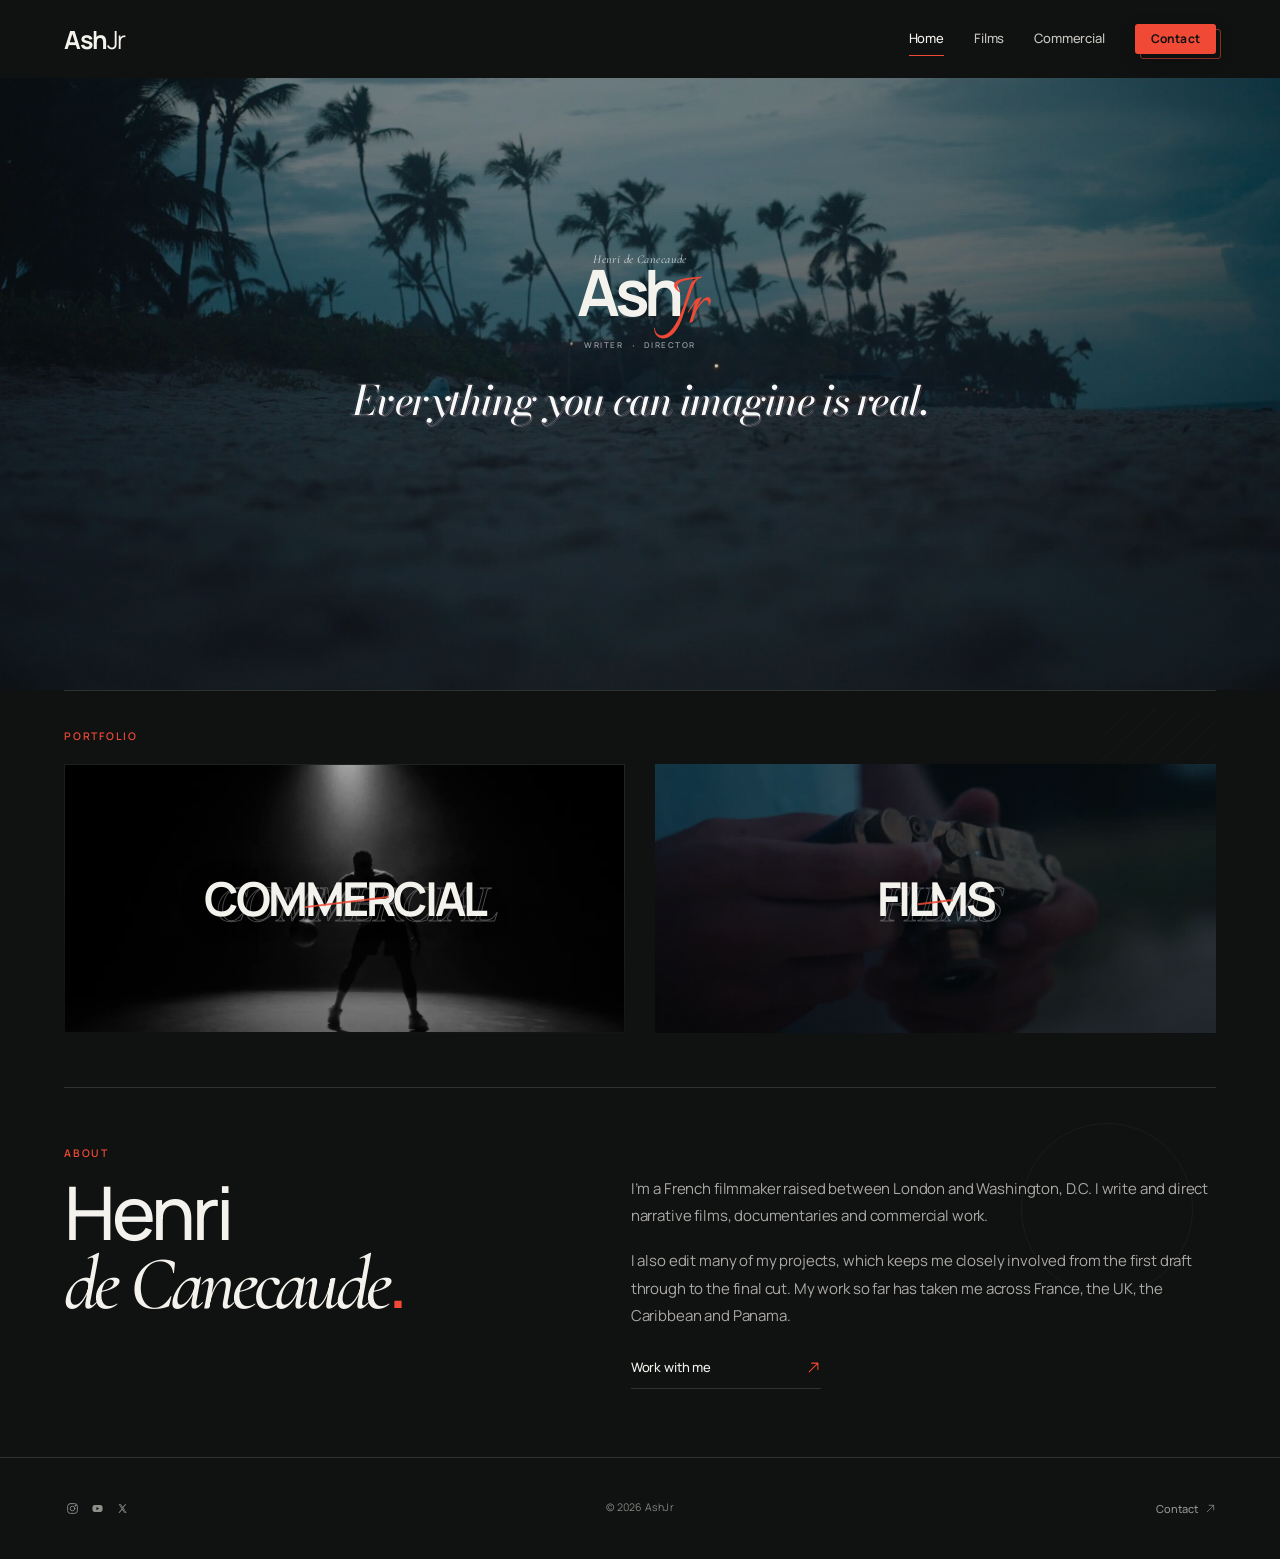
==== index.html @ 57969434 "Refresh fixed commercial cover cache" ====
<!doctype html><html lang="en"><head><meta charset="utf-8"><meta name="viewport" content="width=device-width,initial-scale=1"><title>Director — AshJr</title><meta name="description" content="AshJr: director working across narrative film, documentary and commercial projects."><meta name="theme-color" content="#101111"><link rel="icon" href="ashjr-icon.ico?v=3" sizes="any"><link rel="icon" href="ashjr-icon.svg?v=3" type="image/svg+xml"><link rel="preconnect" href="https://fonts.googleapis.com"><link rel="preconnect" href="https://fonts.gstatic.com" crossorigin><link href="https://fonts.googleapis.com/css2?family=Bebas+Neue&family=Bodoni+Moda:ital,wght@0,500;1,500&family=Cormorant+Garamond:ital,wght@0,500;1,500&family=Italianno&family=Manrope:wght@400;500;600;700&display=swap" rel="stylesheet"><link rel="stylesheet" href="style.css?v=26"><script src="site.js?v=6" defer></script></head><body id="top" class="home-page"><a class="skip" href="#main">Skip to content</a><header><a class="brand" aria-label="AshJr home" href="index.html">Ash<span>Jr</span></a><nav aria-label="Main navigation"><a href="index.html" aria-current="page">Home</a><a href="films.html">Films</a><a href="commercial.html">Commercial</a><a class="nav-contact" href="contact.html">Contact</a></nav></header><main id="main"><section class="hero home-hero" aria-labelledby="hero-title"><img class="hero-image" src="assets/coast-wide.webp" alt="Palm trees along a beach at dusk" fetchpriority="high"><div class="hero-shade"></div><div class="hero-grain" aria-hidden="true"></div><div class="home-hero-copy"><div class="hero-identity"><p class="hero-name">Henri de Canecaude</p><h1 id="hero-title" class="home-mark"><span class="mark-ash">Ash</span><span class="mark-jr">Jr</span></h1><p class="hero-roles"><span>Writer</span><b aria-hidden="true">·</b><span>Director</span></p></div><p class="hero-quote" aria-label="Everything you can imagine is real."><span class="quote-base">Everything you can imagine is real.</span><span class="quote-layer quote-layer-one" aria-hidden="true">Everything you can imagine is real.</span><span class="quote-layer quote-layer-two" aria-hidden="true">Everything you can imagine is real.</span></p></div></section><section class="section projects" aria-labelledby="projects-title"><div class="projects-motif" aria-hidden="true"></div><div class="section-heading"><h2 class="section-title" id="projects-title">Portfolio</h2></div><div class="categories"><a class="category category-overlay commercial-card-home" href="commercial.html"><div class="category-image commercial-cover"><img src="assets/commercial-cover.webp?v=4" alt="" loading="lazy"></div><div class="category-wash"></div><div class="category-word category-word-commercial"><span>Commercial</span><svg class="icon-arrow" viewBox="0 0 24 24" aria-hidden="true"><path d="M5 19 19 5M9 5h10v10"/></svg></div></a><a class="category category-overlay films-card-home" href="films.html"><div class="category-image" data-category-image="films"></div><div class="category-wash"></div><div class="category-word category-word-films-single"><span>Films</span><svg class="icon-arrow" viewBox="0 0 24 24" aria-hidden="true"><path d="M5 19 19 5M9 5h10v10"/></svg></div></a></div></section><section class="section home-about" id="about" aria-labelledby="about-title"><div class="about-lead"><p class="eyebrow">ABOUT</p><h2 id="about-title">Henri<br><em>de Canecaude</em><span class="red">.</span></h2></div><div class="about-copy"><p>I’m a French filmmaker raised between London and Washington, D.C. I write and direct narrative films, documentaries and commercial work.</p><p>I also edit many of my projects, which keeps me closely involved from the first draft through to the final cut. My work so far has taken me across France, the UK, the Caribbean and Panama.</p><a class="text-link dark-link" href="contact.html">Work with me <svg class="icon-arrow" viewBox="0 0 24 24" aria-hidden="true"><path d="M5 19 19 5M9 5h10v10"/></svg></a></div></section></main><footer><div class="social-links" aria-label="Social media"><a href="https://www.instagram.com/ash7jr/" target="_blank" rel="noopener noreferrer" aria-label="Instagram"><svg viewBox="0 0 24 24" aria-hidden="true"><rect x="3" y="3" width="18" height="18" rx="5"></rect><circle cx="12" cy="12" r="4.25"></circle><circle cx="17.4" cy="6.7" r="1"></circle></svg></a><a href="https://www.youtube.com/@Ash7jr" target="_blank" rel="noopener noreferrer" aria-label="YouTube"><svg viewBox="0 0 24 24" aria-hidden="true"><path d="M21 8.2a3 3 0 0 0-2.1-2.1C17 5.6 12 5.6 12 5.6s-5 0-6.9.5A3 3 0 0 0 3 8.2 31 31 0 0 0 2.5 12 31 31 0 0 0 3 15.8a3 3 0 0 0 2.1 2.1c1.9.5 6.9.5 6.9.5s5 0 6.9-.5a3 3 0 0 0 2.1-2.1 31 31 0 0 0 .5-3.8 31 31 0 0 0-.5-3.8Z"></path><path class="social-play" d="m10 9 5 3-5 3Z"></path></svg></a><a href="https://x.com/Ash7Jr?s=20" target="_blank" rel="noopener noreferrer" aria-label="X"><svg viewBox="0 0 24 24" aria-hidden="true"><path d="M5 4h3.8l3.7 5.1L16.9 4H19l-5.5 6.6L19.5 20h-3.8l-4.2-5.8L6.7 20H4.5l6-7.3L5 4Zm3 1.7h-1.1l9.7 12.6h1.1L8 5.7Z"></path></svg></a></div><div class="footer-center"><p>© 2026 AshJr</p></div><a class="footer-contact" href="contact.html">Contact <svg class="icon-arrow" viewBox="0 0 24 24" aria-hidden="true"><path d="M5 19 19 5M9 5h10v10"/></svg></a></footer></body></html>
---- style.css ----
:root{
  color-scheme:dark;
  --bg:#101111;
  --panel:#181a19;
  --text:#f4f2ed;
  --muted:#aaa9a5;
  --accent:#f04a36;
  --line:#303231;
  --frame:2048/982;
  --width:1200px;
  --sans:"Manrope",-apple-system,BlinkMacSystemFont,"Segoe UI",sans-serif;
  --serif:"Cormorant Garamond",Georgia,serif;
  --page-pad:max(5%,calc((100vw - var(--width))/2));
}
*{box-sizing:border-box}
html{scroll-behavior:smooth;scroll-padding-top:28px}
body{
  margin:0;
  background:var(--bg);
  color:var(--text);
  font-family:var(--sans);
  font-size:15px;
  line-height:1.65;
  letter-spacing:-.01em;
  -webkit-font-smoothing:antialiased;
  text-rendering:optimizeLegibility;
}
a{color:inherit;text-decoration:none}
button{font:inherit;color:inherit}
a:hover{color:var(--accent)}
a:focus-visible,button:focus-visible{outline:1px solid var(--accent);outline-offset:5px}
img{max-width:100%}
h1,h2,h3,p{margin:0}
h1,h2,h3{font-family:var(--sans);font-weight:500;line-height:1.08;letter-spacing:-.035em}
em{font-family:var(--serif);font-weight:500}
.skip{position:absolute;top:-100px;left:20px;z-index:20;background:var(--bg);padding:10px 14px;font-size:12px}
.skip:focus{top:12px}

header,footer{
  padding-inline:var(--page-pad);
  display:flex;
  align-items:center;
  justify-content:space-between;
  gap:28px;
}
header{min-height:88px}
.brand{
  display:inline-flex;
  align-items:baseline;
  white-space:nowrap;
  font-size:34px;
  font-weight:700;
  letter-spacing:-.065em;
  line-height:1;
}
.brand span{font-weight:400;letter-spacing:-.075em}
nav{display:flex;align-items:center;gap:30px}
header nav{font-size:13px;font-weight:500;color:#c7c6c1}
header nav a{position:relative;padding:8px 0;color:inherit}
header nav a::after{
  content:"";
  position:absolute;
  left:0;
  right:0;
  bottom:2px;
  height:1px;
  background:var(--accent);
  transform:scaleX(0);
  transform-origin:left;
  transition:transform .2s ease;
}
header nav a:hover{color:var(--text)}
header nav a[aria-current=page]{color:var(--text)}
header nav a[aria-current=page]::after{transform:scaleX(1)}

.section,.page-intro,.film-list{
  width:min(calc(100% - 10vw),var(--width));
  margin-inline:auto;
}
.section{padding-block:76px}

.eyebrow,.hero-top{
  font-size:10.5px;
  font-weight:600;
  letter-spacing:.17em;
  line-height:1.4;
  text-transform:uppercase;
}

.hero{
  position:relative;
  isolation:isolate;
  overflow:hidden;
  min-height:560px;
  height:min(76vh,780px);
  padding:28px var(--page-pad) 38px;
  display:flex;
  flex-direction:column;
}
.hero-image,.hero-shade{position:absolute;inset:0;width:100%;height:100%;z-index:-2}
.hero-image{object-fit:cover;object-position:center}
.hero-shade{
  z-index:-1;
  background:
    linear-gradient(90deg,rgba(0,0,0,.56) 0%,rgba(0,0,0,.13) 58%,rgba(0,0,0,.08) 100%),
    linear-gradient(0deg,rgba(0,0,0,.72) 0%,rgba(0,0,0,.05) 58%);
}
.hero-top{
  display:flex;
  justify-content:flex-end;
  color:rgba(255,255,255,.82);
}
.hero-copy{
  width:min(700px,100%);
  margin-top:auto;
  padding-bottom:18px;
}
.hero-copy>p{color:rgba(255,255,255,.88)}
.hero h1{
  font-size:clamp(68px,7vw,108px);
  letter-spacing:-.055em;
  line-height:.92;
  margin:20px 0 32px;
}
.hero h1 em{
  display:inline-block;
  font-size:1.04em;
  line-height:.86;
  letter-spacing:-.035em;
}
.text-link{
  display:inline-flex;
  align-items:center;
  justify-content:space-between;
  gap:36px;
  width:224px;
  padding-bottom:9px;
  border-bottom:1px solid rgba(255,255,255,.55);
  font-size:13px;
  font-weight:500;
  color:var(--text);
}

.icon-arrow{
  width:15px;
  height:15px;
  flex:0 0 auto;
  fill:none;
  stroke:currentColor;
  stroke-width:1.65;
  stroke-linecap:round;
  stroke-linejoin:round;
}

.projects{padding-top:72px;padding-bottom:92px}
.section-title{
  font-size:30px;
  font-weight:500;
  letter-spacing:-.04em;
  margin-bottom:30px;
}
.categories{display:grid;grid-template-columns:1fr 1fr;gap:30px}
.category{display:block}
.category-image{
  aspect-ratio:var(--frame);
  background:var(--panel);
  overflow:hidden;
}
.category-image img{
  display:block;
  width:100%;
  height:100%;
  object-fit:cover;
  transition:transform .35s ease;
}
.category:hover .category-image img{transform:scale(1.018)}
.category-label{
  display:flex;
  align-items:center;
  justify-content:space-between;
  gap:18px;
  padding-top:16px;
}
.category-label h2{
  font-size:22px;
  font-weight:500;
  line-height:1.25;
  letter-spacing:-.035em;
}
.category-label .icon-arrow{width:17px;height:17px;color:var(--accent)}
.commercial-cover{border:1px solid #282a29}

.page-intro{padding-block:66px 46px}
.page-intro h1{
  font-size:clamp(50px,5.5vw,72px);
  font-weight:500;
  letter-spacing:-.05em;
  margin:17px 0 28px;
}
.project-nav{
  gap:28px;
  flex-wrap:wrap;
  font-size:12.5px;
  font-weight:500;
  color:var(--muted);
}
.project-nav a:hover{color:var(--text)}
.red{color:var(--accent)}

.film{
  padding:44px 0 62px;
  border-top:1px solid var(--line);
  scroll-margin-top:28px;
}
.film-heading{
  display:flex;
  justify-content:space-between;
  align-items:flex-start;
  gap:20px;
}
.film-heading h2{
  font-size:clamp(34px,3.2vw,43px);
  font-weight:500;
  letter-spacing:-.045em;
  margin:14px 0 22px;
}
.project-number{
  padding-top:2px;
  font-size:10.5px;
  font-weight:600;
  letter-spacing:.1em;
  color:#777976;
}
.film-details{
  display:grid;
  grid-template-columns:minmax(0,1.55fr) minmax(180px,.8fr);
  gap:52px;
  margin-bottom:28px;
  color:var(--muted);
}
.film-details>p{
  max-width:650px;
  font-size:14.5px;
  line-height:1.75;
}
.credits{
  font-size:11.5px;
  line-height:1.8;
  letter-spacing:.02em;
  color:#92938f;
}
.credits p+p{margin-top:4px}

.gallery{display:grid;grid-template-columns:1fr 1fr;gap:18px}
.gallery:empty{display:none}
.gallery a{
  display:block;
  aspect-ratio:var(--frame);
  overflow:hidden;
  cursor:zoom-in;
  background:var(--panel);
}
.gallery img{width:100%;height:100%;display:block;object-fit:cover}

.film-layout{
  display:grid;
  grid-template-columns:minmax(230px,.85fr) minmax(0,1.7fr);
  gap:54px;
  align-items:start;
}
.film-layout .film-heading h2{margin-bottom:21px}
.film-layout .film-details{display:block;margin:0}
.film-layout .credits{margin-top:20px}
.film-layout+.gallery:not(:empty){margin-top:28px}

.player{min-width:0;width:100%;max-width:820px}
.video-poster{
  position:relative;
  display:block;
  width:100%;
  aspect-ratio:var(--frame);
  padding:0;
  border:0;
  overflow:hidden;
  background:#0c0d0d;
  cursor:pointer;
}
.video-poster img{display:block;width:100%;height:100%;object-fit:cover}
.video-poster img.youtube-thumbnail{object-fit:cover}
.play-label{
  position:absolute;
  left:50%;
  top:50%;
  transform:translate(-50%,-50%);
  display:flex;
  align-items:center;
  justify-content:center;
  width:52px;
  height:52px;
  border:1px solid rgba(255,255,255,.62);
  border-radius:50%;
  background:rgba(10,11,11,.62);
  transition:border-color .2s ease,background .2s ease;
}
.icon-play{width:19px;height:19px;fill:var(--text);stroke:none;margin-left:2px}
.video-poster:hover .play-label{background:rgba(10,11,11,.88);border-color:var(--accent)}
.player iframe{display:block;width:100%;aspect-ratio:16/9;border:0;background:#000}
.watch-link{
  display:inline-flex;
  align-items:center;
  gap:8px;
  margin-top:11px;
  font-size:11.5px;
  font-weight:500;
  color:var(--muted);
}
.watch-link .icon-arrow{width:12px;height:12px}

.commercial-grid{
  padding-top:0;
  display:grid;
  grid-template-columns:1fr 1fr;
  gap:34px 28px;
  min-height:48vh;
  align-content:start;
}
.commercial-slot{aspect-ratio:var(--frame);background:var(--panel);border:1px solid #282a29}
.commercial-card>img{width:100%;aspect-ratio:var(--frame);object-fit:cover;display:block}
.commercial-card h2{font-size:21px;margin:15px 0 5px;letter-spacing:-.03em}
.commercial-card>p{font-size:12px;color:var(--muted)}

.about-page{
  padding-block:92px;
  display:grid;
  grid-template-columns:.9fr 1.25fr;
  gap:90px;
  align-items:start;
}
.about-name{
  font-size:clamp(66px,7.5vw,102px);
  font-weight:700;
  letter-spacing:-.075em;
  margin:20px 0 18px;
}
.about-name>span:first-child{font-weight:400}
.intro{font-size:17px;font-weight:500;color:var(--muted)}
.biography{padding-top:4px}
.biography h2{font-size:24px;letter-spacing:-.035em;margin-bottom:24px}
.biography p{max-width:650px;font-size:14.5px;color:var(--muted);line-height:1.82}
.biography p+p{margin-top:20px}

.contact{border-top:1px solid var(--line);padding-block:72px 84px}
.contact h2{
  font-size:clamp(46px,5.3vw,68px);
  letter-spacing:-.045em;
  margin:20px 0 27px;
}
.contact h2 em{font-size:1.06em}
.contact-link{
  display:inline-flex;
  align-items:center;
  gap:18px;
  max-width:100%;
  padding-bottom:9px;
  border-bottom:1px solid var(--line);
  overflow-wrap:anywhere;
  font-size:17px;
  font-weight:500;
}
.contact-link .icon-arrow{width:15px;height:15px;color:var(--accent)}

footer{
  min-height:102px;
  border-top:1px solid var(--line);
  position:relative;
}
footer .brand{font-size:26px}
footer p{font-size:10.5px;letter-spacing:.02em;color:#858682}
.footer-center{
  position:absolute;
  left:50%;
  transform:translateX(-50%);
  text-align:center;
}
.footer-center p{white-space:nowrap}
.social-links{
  display:flex;
  align-items:center;
  justify-content:center;
  gap:9px;
  flex:0 0 auto;
}
.social-links a{
  display:inline-flex;
  align-items:center;
  justify-content:center;
  width:16px;
  height:16px;
  flex:0 0 16px;
  color:#8f908c;
  transition:color .2s ease,transform .2s ease;
}
.social-links a:hover{color:var(--text);transform:translateY(-1px)}
.social-links svg{
  width:13px;
  height:13px;
  display:block;
  fill:none;
  stroke:currentColor;
  stroke-width:1.65;
  stroke-linecap:round;
  stroke-linejoin:round;
}
.social-links a:nth-child(2) svg,.social-links a:nth-child(3) svg{fill:currentColor;stroke:none}
.social-links .social-play{fill:var(--bg)}
.footer-right{
  display:flex;
  align-items:center;
  justify-content:flex-end;
  gap:13px;
  margin-left:auto;
  flex-wrap:nowrap;
  white-space:nowrap;
}
.footer-contact{
  display:inline-flex;
  align-items:center;
  gap:6px;
  font-size:11px;
  font-weight:500;
  line-height:1;
  color:#92938f;
  white-space:nowrap;
}
.footer-contact .icon-arrow{width:11px;height:11px}

.lightbox{
  width:min(94vw,1500px);
  max-width:none;
  max-height:94vh;
  padding:18px;
  border:1px solid var(--line);
  background:var(--bg);
  color:var(--text);
}
.lightbox::backdrop{background:rgba(0,0,0,.93)}
.lightbox-toolbar,.lightbox-controls{display:flex;align-items:center;justify-content:space-between;gap:20px}
.lightbox-toolbar{margin-bottom:16px}
.lightbox-controls{margin-top:16px}
.lightbox button{background:none;border:0;padding:7px;cursor:pointer;font-size:12px}
.lightbox-image{display:block;width:100%;max-height:74vh;object-fit:contain}
.lightbox-toolbar span{font-size:11px;color:var(--muted)}

@media(max-width:760px){
  :root{--page-pad:22px}
  body{font-size:14px}
  header{
    min-height:auto;
    padding-block:18px 13px;
    flex-wrap:wrap;
    justify-content:flex-start;
    gap:13px 20px;
  }
  .brand{font-size:29px}
  header nav{
    width:100%;
    justify-content:space-between;
    gap:12px;
    font-size:12px;
  }
  header nav a{padding:7px 0}
  header nav a::after{bottom:1px}

  .section,.page-intro,.film-list{width:calc(100% - 44px)}
  .section{padding-block:50px}

  .hero{
    height:min(70svh,640px);
    min-height:555px;
    padding:22px 22px 30px;
  }
  .hero-top{font-size:9.5px;letter-spacing:.16em}
  .hero-copy{padding-bottom:3px}
  .hero-copy>p{font-size:10px;letter-spacing:.145em}
  .hero h1{
    font-size:56px;
    line-height:.92;
    margin:18px 0 27px;
    letter-spacing:-.06em;
  }
  .text-link{width:205px;font-size:12.5px;padding-bottom:8px}
  .text-link .icon-arrow{width:14px;height:14px}

  .projects{padding-top:45px;padding-bottom:66px}
  .section-title{font-size:27px;margin-bottom:25px}
  .categories{gap:24px}
  .category-label{padding-top:13px}
  .category-label h2{font-size:19px}
  .category-label .icon-arrow{width:15px;height:15px}

  .page-intro{padding-block:46px 34px}
  .page-intro h1{font-size:44px;margin:14px 0 23px}
  .project-nav{gap:20px;font-size:11.5px}

  .film{padding-block:34px 46px}
  .film-heading h2{font-size:34px;margin:12px 0 18px}
  .project-number{font-size:9.5px}
  .film-details{grid-template-columns:1fr;gap:14px;margin-bottom:23px}
  .film-details>p{font-size:13.5px;line-height:1.72}
  .credits{font-size:10.5px}
  .film-layout{grid-template-columns:1fr;gap:24px}
  .film-layout .credits{margin-top:15px}
  .film-layout+.gallery:not(:empty){margin-top:22px}
  .gallery{gap:12px}

  .commercial-grid{gap:25px 16px}

  .about-page{grid-template-columns:1fr;gap:36px;padding-block:58px}
  .about-name{font-size:65px;margin:17px 0 14px}
  .intro{font-size:15px}
  .biography h2{font-size:22px;margin-bottom:20px}
  .biography p{font-size:13.5px;line-height:1.78}
  .biography p+p{margin-top:17px}

  .contact{padding-block:54px 62px}
  .contact h2{font-size:46px;margin:17px 0 22px}
  .contact-link{font-size:14px;gap:12px}

  footer{
    min-height:auto;
    padding-block:23px;
    flex-wrap:wrap;
    justify-content:space-between;
    gap:17px 18px;
  }
  footer .brand{font-size:24px}
  .footer-right{margin-left:0;gap:11px}
  .footer-center{
    position:static;
    transform:none;
    order:3;
    width:100%;
    margin-top:1px;
  }
  .footer-contact{font-size:10.5px}
  .lightbox{padding:11px}
}

@media(max-width:640px){
  .categories,.commercial-grid{grid-template-columns:1fr}
  .categories{gap:36px}
}

@media(max-width:520px){
  .gallery{grid-template-columns:1fr}
}

@media(max-width:420px){
  :root{--page-pad:18px}
  .section,.page-intro,.film-list{width:calc(100% - 36px)}
  header{padding-block:17px 12px}
  .brand{font-size:28px}
  header nav{font-size:11.5px}
  .hero{
    height:68svh;
    min-height:535px;
    padding:20px 18px 27px;
  }
  .hero h1{font-size:51px}
  .hero-copy>p{font-size:9.5px}
  .text-link{width:190px}
  .section-title{font-size:25px}
  .category-label h2{font-size:18px}
  .page-intro h1{font-size:40px}
  .about-name{font-size:59px}
  .contact h2{font-size:42px}
  .social-links{gap:8px}
  .footer-right{gap:9px}
}

@media(prefers-reduced-motion:reduce){
  html{scroll-behavior:auto}
  .category-image img,.social-links a,header nav a::after{transition:none}
}


/* 2026-09 homepage/contact refresh */
:root{--display:"Bebas Neue","Arial Narrow",sans-serif}
header nav a:not(.nav-contact)::after{content:"";position:absolute;left:0;right:0;bottom:2px;height:1px;background:var(--accent);transform:scaleX(0);transform-origin:left;transition:transform .2s ease}
header nav a[aria-current=page]:not(.nav-contact)::after{transform:scaleX(1)}
.nav-contact{padding:9px 15px!important;border-radius:999px;background:var(--accent);color:#111!important;font-weight:700;transition:transform .2s ease,background .2s ease}
.nav-contact:hover{background:#ff654e;color:#111!important;transform:translateY(-1px)}
.hero-kicker{font-size:10.5px;font-weight:600;letter-spacing:.17em;line-height:1.4;text-transform:uppercase;color:rgba(255,255,255,.72);margin-bottom:18px}
.section-heading{display:flex;align-items:flex-end;justify-content:space-between;margin-bottom:30px}.section-heading .section-title{margin-bottom:0}
.categories-three{grid-template-columns:repeat(3,1fr);gap:18px}
.category-overlay{position:relative;overflow:hidden;aspect-ratio:4/5;background:var(--panel);isolation:isolate}
.category-overlay .category-image{position:absolute;inset:0;width:100%;height:100%}
.category-overlay .category-image img{filter:saturate(.9) contrast(1.03);transition:transform .5s cubic-bezier(.2,.7,.2,1),filter .35s ease}
.category-wash{position:absolute;inset:0;background:linear-gradient(0deg,rgba(0,0,0,.62),rgba(0,0,0,.08) 58%,rgba(0,0,0,.18));transition:background .35s ease}
.category-word{position:absolute;inset:0;display:flex;align-items:center;justify-content:center;gap:14px;padding:24px;text-align:center}
.category-word span{font-family:var(--display);font-size:clamp(38px,4.2vw,62px);line-height:.9;letter-spacing:.035em;text-transform:uppercase;text-shadow:0 2px 22px rgba(0,0,0,.38);transition:transform .35s ease,letter-spacing .35s ease}
.category-word .icon-arrow{width:20px;height:20px;color:var(--accent);opacity:0;transform:translate(-8px,8px);transition:opacity .3s ease,transform .3s ease}
.category-overlay:hover{color:var(--text)}.category-overlay:hover .category-image img{transform:scale(1.045);filter:saturate(1) contrast(1.06)}
.category-overlay:hover .category-wash{background:linear-gradient(0deg,rgba(0,0,0,.7),rgba(0,0,0,.1) 62%)}
.category-overlay:hover .category-word span{transform:translateX(-4px);letter-spacing:.06em}.category-overlay:hover .category-word .icon-arrow{opacity:1;transform:translate(0,0)}
.home-about{border-top:1px solid var(--line);display:grid;grid-template-columns:.9fr 1.1fr;gap:88px;padding-block:94px 105px;position:relative}
.home-about::before{content:"";position:absolute;right:2%;top:35px;width:170px;height:170px;border:1px solid rgba(255,255,255,.045);border-radius:50%;pointer-events:none}
.about-lead h2{font-size:clamp(46px,5.8vw,74px);margin-top:18px;line-height:.92;letter-spacing:-.055em}.about-lead h2 em{font-size:1.03em}
.about-copy{padding-top:29px;max-width:650px}.about-copy p{font-size:15px;line-height:1.82;color:var(--muted)}.about-copy p+p{margin-top:18px}
.dark-link{margin-top:28px;border-bottom-color:var(--line);width:190px}.dark-link .icon-arrow{color:var(--accent)}
.contact-page{min-height:calc(100vh - 190px);display:grid;grid-template-columns:.8fr 1.2fr;gap:90px;align-items:center;padding-block:90px 120px}
.contact-page h1{font-size:clamp(72px,9vw,132px);line-height:.78;letter-spacing:-.065em;margin-top:18px}.contact-page h1 em{display:block;font-size:1.03em}.contact-details{padding-top:18px}
.contact-details>p{color:var(--muted);max-width:520px;font-size:15px;line-height:1.8;margin-bottom:30px}
.contact-socials{display:flex;gap:22px;margin-top:42px;flex-wrap:wrap}.contact-socials a{font-family:var(--display);font-size:26px;letter-spacing:.04em;text-transform:uppercase;border-bottom:1px solid transparent;line-height:1}.contact-socials a:hover{border-bottom-color:var(--accent)}
footer>.social-links{justify-content:flex-start}footer>.footer-contact{margin-left:auto}
@media(max-width:900px){.categories-three{grid-template-columns:1fr 1fr}.category-overlay:last-child{grid-column:1/-1;aspect-ratio:2/1}.home-about,.contact-page{grid-template-columns:1fr;gap:38px}.about-copy{padding-top:0}.contact-page{align-items:start}}
@media(max-width:760px){.nav-contact{padding:7px 12px!important}.section-heading{margin-bottom:24px}.category-word span{font-size:48px}.home-about{padding-block:65px 72px;gap:32px}.about-lead h2{font-size:55px}.about-copy p{font-size:13.5px;line-height:1.78}.contact-page{padding-block:58px 78px;min-height:auto}.contact-page h1{font-size:75px}.contact-details>p{font-size:13.5px}.contact-socials{gap:18px;margin-top:34px}.contact-socials a{font-size:23px}}
@media(max-width:640px){.categories-three{grid-template-columns:1fr}.category-overlay,.category-overlay:last-child{grid-column:auto;aspect-ratio:4/3}.category-word span{font-size:50px}}
@media(max-width:420px){.nav-contact{padding:6px 10px!important}.category-word span{font-size:44px}.about-lead h2{font-size:48px}.contact-page h1{font-size:66px}}

.nav-contact::after{display:none!important}

/* Contact is a graphic mark, not a generic pill. */
.nav-contact{
  position:relative;
  isolation:isolate;
  background:transparent!important;
  border-radius:0!important;
  padding:10px 18px!important;
  color:#101111!important;
  font-weight:700;
  line-height:1;
  transform:none!important;
}
.nav-contact::before{
  content:"";
  position:absolute;
  z-index:-1;
  inset:1px -3px;
  background:var(--accent);
  clip-path:polygon(8% 2%,91% 0,100% 43%,91% 96%,10% 100%,0 58%);
  transform:rotate(-1.4deg);
  transition:transform .22s ease,filter .22s ease;
}
.nav-contact::after{
  content:none!important;
  display:none!important;
}
.nav-contact:hover,
.nav-contact[aria-current=page]{
  color:#101111!important;
}
.nav-contact:hover::before{
  transform:rotate(1deg) scale(1.035);
  filter:brightness(1.08);
}

/* Two cards only, in the original cinematic proportion. */
.projects{
  position:relative;
  overflow:hidden;
}
.projects-motif{
  position:absolute;
  right:-22px;
  top:35px;
  width:150px;
  height:78px;
  opacity:.55;
  background:repeating-linear-gradient(132deg,transparent 0 17px,rgba(255,255,255,.055) 17px 18px);
  transform:skewX(-8deg);
  pointer-events:none;
}
.categories{
  grid-template-columns:1fr 1fr;
  gap:30px;
}
.category-overlay{
  aspect-ratio:var(--frame);
  position:relative;
  overflow:hidden;
  isolation:isolate;
  background:var(--panel);
}
.category-overlay .category-image{
  position:absolute;
  inset:0;
  width:100%;
  height:100%;
  aspect-ratio:auto;
}
.category-overlay .category-image img{
  width:100%;
  height:100%;
  object-fit:cover;
}
.category-wash{
  background:
    linear-gradient(90deg,rgba(0,0,0,.24),rgba(0,0,0,.08)),
    linear-gradient(0deg,rgba(0,0,0,.48),rgba(0,0,0,.08) 64%);
}
.category-word{
  overflow:hidden;
  padding:24px;
}
.category-word .icon-arrow{
  position:absolute;
  right:22px;
  bottom:20px;
  width:18px;
  height:18px;
  opacity:0;
  color:var(--accent);
  transform:translate(-8px,8px);
}
.category-overlay:hover .category-word .icon-arrow{
  opacity:1;
  transform:translate(0,0);
}

/* Layered typographic treatment for Commercial. */
.category-word-commercial{
  position:absolute;
}
.category-word-commercial::before{
  content:"COMMERCIAL";
  position:absolute;
  left:50%;
  top:50%;
  font-family:var(--serif);
  font-size:clamp(38px,4.15vw,62px);
  font-style:italic;
  font-weight:500;
  letter-spacing:-.055em;
  color:transparent;
  -webkit-text-stroke:1px rgba(255,255,255,.30);
  transform:translate(-46%,-42%) skewX(-5deg);
  white-space:nowrap;
  transition:transform .4s ease,-webkit-text-stroke-color .3s ease;
}
.category-word-commercial>span{
  position:relative;
  z-index:2;
  font-family:var(--sans);
  font-size:clamp(34px,3.65vw,55px);
  font-weight:700;
  letter-spacing:-.065em;
  line-height:.92;
  text-transform:uppercase;
  text-shadow:0 3px 24px rgba(0,0,0,.38);
  transition:transform .35s ease,letter-spacing .35s ease;
}
.category-word-commercial>span::after{
  content:"";
  position:absolute;
  left:36%;
  top:56%;
  width:30%;
  height:2px;
  background:var(--accent);
  transform:rotate(-7deg);
  opacity:.85;
  transition:width .35s ease,left .35s ease;
}
.category-overlay:hover .category-word-commercial::before{
  transform:translate(-42%,-47%) skewX(-8deg);
  -webkit-text-stroke-color:rgba(255,255,255,.46);
}
.category-overlay:hover .category-word-commercial>span{
  transform:translateX(-2px);
  letter-spacing:-.045em;
}
.category-overlay:hover .category-word-commercial>span::after{
  left:29%;
  width:42%;
}

/* Narrative & Documentary: solid + serif overlap + outline. */
.category-word-films{
  flex-direction:column;
  gap:0;
}
.category-word-films .narrative-word,
.category-word-films .documentary-word{
  font-family:var(--display);
  font-size:clamp(35px,3.9vw,59px);
  line-height:.78;
  letter-spacing:.035em;
  text-transform:uppercase;
  text-shadow:0 3px 24px rgba(0,0,0,.35);
  transition:transform .38s ease,letter-spacing .38s ease;
}
.category-word-films .narrative-word{
  transform:translateX(-5%);
}
.category-word-films em{
  position:relative;
  z-index:3;
  margin:-.03em 0 -.06em;
  font-family:var(--serif);
  font-size:clamp(48px,5.2vw,78px);
  font-style:italic;
  line-height:.56;
  color:var(--accent);
  text-shadow:0 2px 14px rgba(0,0,0,.28);
  transform:rotate(-8deg) translateX(7%);
  transition:transform .4s ease;
}
.category-word-films .documentary-word{
  color:transparent;
  -webkit-text-stroke:1px rgba(255,255,255,.94);
  transform:translateX(5%);
}
.category-overlay:hover .category-word-films .narrative-word{
  transform:translateX(-7%);
  letter-spacing:.055em;
}
.category-overlay:hover .category-word-films em{
  transform:rotate(-3deg) translateX(1%) scale(1.06);
}
.category-overlay:hover .category-word-films .documentary-word{
  transform:translateX(7%);
  letter-spacing:.055em;
}

/* Replace the large About circle with an angular, quieter motif. */
.home-about{
  overflow:hidden;
}
.home-about::before{
  content:"";
  position:absolute;
  right:-20px;
  top:42px;
  width:150px;
  height:92px;
  border:0;
  border-top:1px solid rgba(255,255,255,.065);
  border-right:1px solid rgba(255,255,255,.045);
  border-radius:0;
  transform:skewX(-19deg);
}
.home-about::after{
  content:"";
  position:absolute;
  right:78px;
  top:73px;
  width:95px;
  height:1px;
  background:rgba(255,255,255,.045);
  transform:rotate(-28deg);
}

/* Carry subtle graphic texture into inner pages without repeating circles. */
.page-intro{
  position:relative;
  overflow:hidden;
}
.page-intro::after{
  content:"";
  position:absolute;
  right:1%;
  top:38px;
  width:175px;
  height:86px;
  opacity:.55;
  background:repeating-linear-gradient(128deg,transparent 0 19px,rgba(255,255,255,.05) 19px 20px);
  transform:skewX(-8deg);
  pointer-events:none;
}
.contact-page{
  position:relative;
  overflow:hidden;
}
.contact-page::before{
  content:"";
  position:absolute;
  left:-70px;
  bottom:72px;
  width:190px;
  height:120px;
  border-top:1px solid rgba(255,255,255,.055);
  border-right:1px solid rgba(255,255,255,.04);
  transform:skewX(-20deg) rotate(-5deg);
  pointer-events:none;
}
.contact-page::after{
  content:"";
  position:absolute;
  right:3%;
  top:65px;
  width:90px;
  height:90px;
  border-left:1px solid rgba(255,255,255,.05);
  border-bottom:1px solid rgba(255,255,255,.05);
  transform:rotate(18deg);
  pointer-events:none;
}

@media(max-width:900px){
  .category-overlay:last-child{
    grid-column:auto;
    aspect-ratio:var(--frame);
  }
}
@media(max-width:760px){
  .nav-contact{padding:8px 13px!important}
  .categories{grid-template-columns:1fr;gap:24px}
  .category-overlay{aspect-ratio:var(--frame)}
  .category-word-commercial::before{font-size:clamp(38px,11vw,58px)}
  .category-word-commercial>span{font-size:clamp(34px,10vw,52px)}
  .category-word-films .narrative-word,
  .category-word-films .documentary-word{font-size:clamp(34px,10vw,51px)}
  .category-word-films em{font-size:clamp(45px,13vw,67px)}
  .projects-motif,.page-intro::after{opacity:.35}
  .home-about::before{right:-75px}
  .home-about::after{right:5px}
}
@media(max-width:420px){
  .nav-contact{padding:7px 11px!important}
  .category-word{padding:17px}
  .category-word .icon-arrow{right:16px;bottom:14px}
}

.section-heading{
  display:block;
  margin-bottom:30px;
}
.section-heading .section-title{
  margin:0;
  text-align:left;
}
.projects-motif{
  right:1%;
  top:25px;
  width:128px;
  height:62px;
  opacity:.42;
}
.category-word-commercial::before,
.category-word-films .films-back{
  pointer-events:none;
}
.category-word-films{
  position:absolute;
  inset:0;
  display:flex;
  align-items:center;
  justify-content:center;
  flex-direction:column;
  gap:0;
  overflow:hidden;
}
.category-word-films .films-back{
  position:absolute;
  left:50%;
  top:50%;
  z-index:1;
  width:max-content;
  max-width:92%;
  font-family:var(--serif);
  font-size:clamp(37px,4vw,60px);
  font-style:italic;
  font-weight:500;
  letter-spacing:-.055em;
  line-height:.9;
  color:transparent;
  -webkit-text-stroke:1px rgba(255,255,255,.28);
  transform:translate(-47%,-44%) skewX(-4deg);
  white-space:nowrap;
  transition:transform .4s ease,-webkit-text-stroke-color .3s ease;
}
.category-word-films .narrative-word,
.category-word-films .documentary-word{
  position:relative;
  z-index:2;
  font-family:var(--sans);
  font-size:clamp(33px,3.55vw,54px);
  font-weight:700;
  line-height:.82;
  letter-spacing:-.06em;
  text-transform:uppercase;
  color:var(--text);
  -webkit-text-stroke:0;
  text-shadow:0 3px 24px rgba(0,0,0,.38);
  transition:transform .35s ease,letter-spacing .35s ease;
}
.category-word-films .narrative-word{
  transform:translateX(-9%);
}
.category-word-films .documentary-word{
  transform:translateX(8%);
}
.category-word-films em{
  position:relative;
  z-index:4;
  margin:-.12em 0 -.10em;
  font-family:var(--serif);
  font-size:clamp(46px,5vw,74px);
  font-style:italic;
  font-weight:500;
  line-height:.66;
  color:var(--accent);
  text-shadow:0 2px 15px rgba(0,0,0,.32);
  transform:translateX(5%) rotate(-9deg);
  transition:transform .4s ease;
}
.category-word-films .documentary-word::after{
  content:"";
  position:absolute;
  left:29%;
  top:56%;
  width:38%;
  height:2px;
  background:var(--accent);
  transform:rotate(-6deg);
  opacity:.82;
  transition:left .35s ease,width .35s ease;
}
.category-overlay:hover .category-word-films .films-back{
  transform:translate(-43%,-49%) skewX(-7deg);
  -webkit-text-stroke-color:rgba(255,255,255,.44);
}
.category-overlay:hover .category-word-films .narrative-word{
  transform:translateX(-11%);
  letter-spacing:-.042em;
}
.category-overlay:hover .category-word-films .documentary-word{
  transform:translateX(10%);
  letter-spacing:-.042em;
}
.category-overlay:hover .category-word-films em{
  transform:translateX(0) rotate(-4deg) scale(1.06);
}
.category-overlay:hover .category-word-films .documentary-word::after{
  left:24%;
  width:48%;
}

/* Keep graphic motifs only in empty page space. */
.home-about::before{
  content:"";
  position:absolute;
  right:2%;
  top:35px;
  width:170px;
  height:170px;
  border:1px solid rgba(255,255,255,.045);
  border-radius:50%;
  background:none;
  transform:none;
  pointer-events:none;
}
.home-about::after{content:none}

.page-intro{
  position:relative;
  overflow:hidden;
}
.page-intro::before{
  content:"";
  position:absolute;
  right:4%;
  top:24px;
  width:132px;
  height:132px;
  border:1px solid rgba(255,255,255,.035);
  border-radius:50%;
  pointer-events:none;
}
.page-intro::after{
  content:"";
  position:absolute;
  right:1%;
  top:46px;
  width:150px;
  height:70px;
  opacity:.55;
  background:repeating-linear-gradient(128deg,transparent 0 18px,rgba(255,255,255,.045) 18px 19px);
  transform:skewX(-8deg);
  pointer-events:none;
}
.contact-page::before{
  content:"";
  position:absolute;
  left:-42px;
  bottom:54px;
  width:150px;
  height:150px;
  border:1px solid rgba(255,255,255,.035);
  border-radius:50%;
  transform:none;
  pointer-events:none;
}
.contact-page::after{
  content:"";
  position:absolute;
  right:4%;
  top:66px;
  width:120px;
  height:62px;
  border:0;
  opacity:.55;
  background:repeating-linear-gradient(128deg,transparent 0 17px,rgba(255,255,255,.045) 17px 18px);
  transform:skewX(-8deg);
  pointer-events:none;
}

/* Refined rectangular contact tag inspired by the reference header. */
.nav-contact{
  position:relative;
  isolation:isolate;
  padding:9px 16px!important;
  border-radius:3px!important;
  background:var(--accent)!important;
  color:#101111!important;
  font-size:12px;
  font-weight:700;
  letter-spacing:.015em;
  line-height:1;
  box-shadow:0 5px 18px rgba(0,0,0,.16);
  transform:none!important;
  transition:transform .2s ease,background .2s ease;
}
.nav-contact::before{
  content:"";
  position:absolute;
  z-index:-1;
  inset:5px -5px -5px 5px;
  border:1px solid rgba(240,74,54,.55);
  border-radius:3px;
  background:transparent;
  clip-path:none;
  transform:none;
  transition:transform .2s ease,border-color .2s ease;
}
.nav-contact::after{
  content:none!important;
  display:none!important;
}
.nav-contact:hover,
.nav-contact[aria-current=page]{
  color:#101111!important;
}
.nav-contact:hover{
  background:#ff604a!important;
  transform:translate(-1px,-1px)!important;
}
.nav-contact:hover::before{
  transform:translate(2px,2px);
  border-color:rgba(255,96,74,.8);
  filter:none;
}

@media(max-width:760px){
  .category-word-films .films-back{font-size:clamp(34px,10vw,50px)}
  .category-word-films .narrative-word,
  .category-word-films .documentary-word{font-size:clamp(31px,9vw,46px)}
  .category-word-films em{font-size:clamp(42px,12vw,62px)}
  .page-intro::before{right:-35px;top:18px}
  .page-intro::after{right:-10px;opacity:.34}
  .nav-contact{padding:8px 13px!important}
}
@media(max-width:420px){
  .nav-contact{padding:7px 11px!important}
}

/* Keep Commercial exactly in its successful visual family.
   Rebuild Narrative & Documentary with the same depth logic. */
.category-word-films{
  position:absolute;
  inset:0;
  display:block;
  overflow:hidden;
}
.category-word-films .narrative-word,
.category-word-films .documentary-word,
.category-word-films .films-ghost{
  position:absolute;
  left:50%;
  text-transform:uppercase;
  white-space:nowrap;
}
.category-word-films .narrative-word,
.category-word-films .documentary-word{
  z-index:3;
  font-family:var(--sans);
  font-size:clamp(32px,3.45vw,52px);
  font-weight:700;
  line-height:.86;
  letter-spacing:-.06em;
  color:var(--text);
  text-shadow:0 3px 24px rgba(0,0,0,.38);
  transition:transform .38s ease,letter-spacing .38s ease;
}
.category-word-films .narrative-word{
  top:43%;
  transform:translate(-55%,-50%);
}
.category-word-films .documentary-word{
  top:59%;
  transform:translate(-44%,-50%);
}
.category-word-films .films-ghost{
  z-index:1;
  font-family:var(--serif);
  font-size:clamp(35px,3.8vw,57px);
  font-style:italic;
  font-weight:500;
  letter-spacing:-.055em;
  color:transparent;
  -webkit-text-stroke:1px rgba(255,255,255,.28);
  transition:transform .42s ease,-webkit-text-stroke-color .32s ease;
}
.category-word-films .ghost-narrative{
  top:43%;
  transform:translate(-48%,-42%) skewX(-5deg);
}
.category-word-films .ghost-documentary{
  top:59%;
  transform:translate(-50%,-42%) skewX(-5deg);
}
.category-word-films em{
  position:absolute;
  z-index:5;
  left:50%;
  top:51%;
  margin:0;
  font-family:var(--serif);
  font-size:clamp(48px,5vw,72px);
  font-style:italic;
  font-weight:500;
  line-height:.7;
  color:var(--accent);
  text-shadow:0 2px 14px rgba(0,0,0,.32);
  transform:translate(-48%,-50%) rotate(-10deg);
  transition:transform .4s ease;
}
.category-word-films .narrative-word::after{
  content:"";
  position:absolute;
  left:30%;
  top:58%;
  width:35%;
  height:2px;
  background:var(--accent);
  transform:rotate(-7deg);
  opacity:.8;
  transition:left .35s ease,width .35s ease;
}
.category-overlay:hover .category-word-films .narrative-word{
  transform:translate(-57%,-52%);
  letter-spacing:-.045em;
}
.category-overlay:hover .category-word-films .documentary-word{
  transform:translate(-42%,-48%);
  letter-spacing:-.045em;
}
.category-overlay:hover .category-word-films .ghost-narrative{
  transform:translate(-45%,-47%) skewX(-8deg);
  -webkit-text-stroke-color:rgba(255,255,255,.44);
}
.category-overlay:hover .category-word-films .ghost-documentary{
  transform:translate(-53%,-47%) skewX(-8deg);
  -webkit-text-stroke-color:rgba(255,255,255,.42);
}
.category-overlay:hover .category-word-films em{
  transform:translate(-52%,-50%) rotate(-4deg) scale(1.06);
}
.category-overlay:hover .category-word-films .narrative-word::after{
  left:25%;
  width:45%;
}

/* Make the decorative system stay in blank space only. */
.projects-motif{
  top:18px;
  right:0;
  width:112px;
  height:54px;
  opacity:.34;
}
.page-intro::before{
  right:5%;
  top:22px;
  width:120px;
  height:120px;
  opacity:.72;
}
.page-intro::after{
  right:1.5%;
  top:44px;
  width:132px;
  height:62px;
  opacity:.42;
}
.home-about::before{
  right:2%;
  top:35px;
  width:170px;
  height:170px;
}
.contact-page::before{
  left:-46px;
  bottom:50px;
}
.contact-page::after{
  right:4%;
  top:66px;
  opacity:.42;
}

@media(max-width:760px){
  .category-word-films .narrative-word,
  .category-word-films .documentary-word{font-size:clamp(29px,8.2vw,43px)}
  .category-word-films .films-ghost{font-size:clamp(32px,8.8vw,47px)}
  .category-word-films em{font-size:clamp(43px,11.5vw,60px)}
}
@media(max-width:420px){
  .category-word-films .narrative-word,
  .category-word-films .documentary-word{font-size:29px}
  .category-word-films .films-ghost{font-size:31px}
  .category-word-films em{font-size:43px}
}

@media(max-width:760px){
}
@media(max-width:420px){
}

@media(max-width:760px){
}

@media(max-width:420px){
}

@media(max-width:760px){
}
@media(max-width:420px){
}

/* Homepage cover — canonical hero component */
.home-hero{
  --hero-pink:#e6a4c4;
  height:min(68vh,680px);
  min-height:520px;
  display:flex;
  align-items:center;
  justify-content:center;
  text-align:center;
}

.home-hero .hero-shade{
  background:
    radial-gradient(ellipse at 50% 48%,rgba(7,8,8,.05) 0%,rgba(7,8,8,.12) 44%,rgba(7,8,8,.30) 100%),
    linear-gradient(180deg,rgba(7,8,8,.08),rgba(7,8,8,.20));
}

.home-hero .hero-grain{
  position:absolute;
  inset:0;
  z-index:-1;
  pointer-events:none;
  opacity:.045;
  mix-blend-mode:soft-light;
  background-image:radial-gradient(circle,rgba(255,255,255,.65) .4px,transparent .6px);
  background-size:3px 3px;
}

.home-hero .home-hero-copy{
  position:relative;
  width:min(1100px,94%);
  height:100%;
  min-height:inherit;
  margin:0 auto;
  padding:0;
}

.home-hero .hero-identity{
  position:absolute;
  left:50%;
  top:27%;
  transform:translateX(-50%);
  display:flex;
  flex-direction:column;
  align-items:center;
  justify-content:center;
  gap:0;
  width:max-content;
  max-width:100%;
}

.home-hero .hero-name{
  margin:0 0 4px;
  font-family:var(--serif);
  font-size:12px;
  font-style:italic;
  font-weight:500;
  line-height:1;
  letter-spacing:.035em;
  text-transform:none;
  color:rgba(255,255,255,.68);
}

.home-hero .home-mark{
  margin:0;
  font-size:clamp(53px,5vw,72px);
  line-height:.72;
  letter-spacing:-.078em;
  white-space:nowrap;
}

.home-hero .home-mark .mark-ash{
  display:inline-block;
  font-family:var(--sans);
  font-weight:700;
  letter-spacing:-.084em;
}

.home-hero .home-mark .mark-jr{
  display:inline-block;
  color:var(--accent);
  margin-left:-.10em;
  font-family:"Italianno",cursive;
  font-size:1.28em;
  font-style:normal;
  font-weight:400;
  line-height:.68;
  letter-spacing:-.04em;
  transform:translateY(.075em) rotate(-5deg);
  transform-origin:center;
}

.home-hero .hero-roles{
  margin:11px 0 0;
  display:flex;
  align-items:center;
  justify-content:center;
  gap:8px;
  font-family:var(--sans);
  font-size:8px;
  font-weight:600;
  line-height:1;
  letter-spacing:.18em;
  text-transform:uppercase;
  color:rgba(255,255,255,.54);
}

.home-hero .hero-roles b{
  display:inline-flex;
  align-items:center;
  justify-content:center;
  margin:0 1px;
  font-family:var(--sans);
  font-size:13px;
  font-weight:400;
  line-height:.55;
  letter-spacing:0;
  color:rgba(255,255,255,.52);
  transform:translateY(-.02em);
}

.home-hero .hero-quote{
  position:absolute;
  left:50%;
  top:54%;
  transform:translate(-50%,-50%);
  display:inline-block;
  width:max-content;
  max-width:calc(100vw - 82px);
  margin:0;
  padding:0;
  isolation:isolate;
  font-family:"Bodoni Moda",Didot,"Times New Roman",serif;
  font-size:clamp(31px,3.15vw,46px);
  font-style:italic;
  font-weight:500;
  line-height:1.04;
  letter-spacing:-.038em;
  text-transform:none;
  white-space:nowrap;
  color:rgba(255,255,255,.97);
  font-feature-settings:"kern" 1,"liga" 1;
}

.home-hero .hero-quote .quote-base,
.home-hero .hero-quote .quote-layer{
  display:block;
  font:inherit;
  line-height:inherit;
  letter-spacing:inherit;
  text-transform:inherit;
  white-space:inherit;
}

.home-hero .hero-quote .quote-base{
  position:relative;
  z-index:3;
  color:rgba(255,255,255,.97);
  text-shadow:0 .08em .5em rgba(0,0,0,.24);
}

.home-hero .hero-quote .quote-layer{
  position:absolute;
  inset:0;
  pointer-events:none;
  user-select:none;
}

.home-hero .hero-quote .quote-layer-one{
  z-index:2;
  color:transparent;
  -webkit-text-stroke:.55px rgba(230,164,196,.48);
  opacity:.72;
  transform:translate(1.05px,.75px);
}

.home-hero .hero-quote .quote-layer-two{
  z-index:1;
  color:transparent;
  -webkit-text-stroke:.4px rgba(255,255,255,.22);
  opacity:.68;
  transform:translate(-1px,-.65px);
}

@media(max-width:760px){
  .home-hero{
    height:min(64svh,600px);
    min-height:500px;
  }

  .home-hero .home-hero-copy{width:94%}

  .home-hero .hero-identity{top:25%}

  .home-hero .hero-name{
    margin-bottom:3px;
    font-size:10.5px;
  }

  .home-hero .home-mark{
    font-size:45px;
    line-height:.72;
  }

  .home-hero .home-mark .mark-jr{
    margin-left:-.09em;
    font-size:1.27em;
    transform:translateY(.065em) rotate(-5deg);
  }

  .home-hero .hero-roles{
    margin-top:10px;
    gap:7px;
    font-size:7.4px;
    letter-spacing:.16em;
  }

  .home-hero .hero-roles b{
    font-size:11px;
    margin-inline:1px;
  }

  .home-hero .hero-quote{
    top:53%;
    max-width:calc(100vw - 42px);
    font-size:clamp(24px,5.25vw,30px);
    letter-spacing:-.034em;
  }
}

@media(max-width:520px){
  .home-hero .hero-identity{top:24%}

  .home-hero .hero-quote{
    top:52%;
    width:min(91vw,430px);
    max-width:none;
    font-size:clamp(23px,6.2vw,27px);
    line-height:1.08;
    white-space:normal;
  }
}

@media(max-width:420px){
  .home-hero .home-mark{font-size:41px}
  .home-hero .hero-name{font-size:10px}
}


/* Homepage project card refinements */
.commercial-card-home .category-image img{
  object-position:center 48%;
}

.category-word-films-single{
  position:absolute;
  inset:0;
  display:flex;
  align-items:center;
  justify-content:center;
  overflow:hidden;
}

.category-word-films-single::before{
  content:"FILMS";
  position:absolute;
  left:50%;
  top:50%;
  font-family:var(--serif);
  font-size:clamp(38px,4.15vw,62px);
  font-style:italic;
  font-weight:500;
  letter-spacing:-.055em;
  color:transparent;
  -webkit-text-stroke:1px rgba(255,255,255,.30);
  transform:translate(-46%,-42%) skewX(-5deg);
  white-space:nowrap;
  transition:transform .4s ease,-webkit-text-stroke-color .3s ease;
}

.category-word-films-single>span{
  position:relative;
  z-index:2;
  font-family:var(--sans);
  font-size:clamp(34px,3.65vw,55px);
  font-weight:700;
  letter-spacing:-.065em;
  line-height:.92;
  text-transform:uppercase;
  text-shadow:0 3px 24px rgba(0,0,0,.38);
  transition:transform .35s ease,letter-spacing .35s ease;
}

.category-word-films-single>span::after{
  content:"";
  position:absolute;
  left:35%;
  top:56%;
  width:30%;
  height:2px;
  background:var(--accent);
  transform:rotate(-7deg);
  opacity:.85;
}

.category-overlay:hover .category-word-films-single::before{
  transform:translate(-42%,-47%) skewX(-8deg);
  -webkit-text-stroke-color:rgba(255,255,255,.46);
}

.category-overlay:hover .category-word-films-single>span{
  transform:translateX(-2px);
  letter-spacing:-.045em;
}

@media(max-width:760px){
  .category-word-films-single::before{font-size:clamp(38px,11vw,58px)}
  .category-word-films-single>span{font-size:clamp(34px,10vw,52px)}
}


/* Homepage section rhythm — tighter transitions between major blocks */
.home-page .projects{
  padding-top:38px;
  padding-bottom:54px;
}
.home-page .section-heading{
  margin-bottom:22px;
}
.home-page .home-about{
  padding-top:58px;
  padding-bottom:68px;
}

@media(max-width:760px){
  .home-page .projects{
    padding-top:30px;
    padding-bottom:44px;
  }
  .home-page .section-heading{
    margin-bottom:18px;
  }
  .home-page .home-about{
    padding-top:46px;
    padding-bottom:54px;
  }
}




/* Header reset: brand left, navigation right, with a smaller AshJr mark */
header{
  position:relative;
  min-height:78px;
  justify-content:space-between;
}
header .brand{
  font-size:25px;
  letter-spacing:-.06em;
}
header nav{
  position:static;
  left:auto;
  transform:none;
  width:auto;
  margin-left:auto;
  justify-content:flex-end;
}

@media(max-width:760px){
  header{
    min-height:auto;
    padding-block:16px 13px;
    flex-wrap:nowrap;
    justify-content:space-between;
    gap:14px;
  }
  header .brand{
    font-size:23px;
  }
  header nav{
    position:static;
    width:auto;
    margin-left:auto;
    justify-content:flex-end;
    gap:14px;
  }
}

@media(max-width:420px){
  header{
    gap:10px;
  }
  header .brand{
    font-size:21px;
  }
  header nav{
    gap:9px;
    font-size:11px;
  }
}


/* Homepage section labels: consistent small orange treatment + matching dividers */
.home-page .projects{
  border-top:1px solid var(--line);
}
.home-page .projects .section-title,
.home-page .home-about .eyebrow{
  margin:0;
  font-family:var(--sans);
  font-size:10.5px;
  font-weight:600;
  line-height:1.4;
  letter-spacing:.17em;
  text-transform:uppercase;
  color:var(--accent);
}
.home-page .section-heading{
  margin-bottom:20px;
}

@media(max-width:760px){
  .home-page .projects .section-title,
  .home-page .home-about .eyebrow{
    font-size:9.5px;
    letter-spacing:.16em;
  }
  .home-page .section-heading{
    margin-bottom:18px;
  }
}


/* Inner page typography refinements */
.page-intro>.stylized-page-title{
  position:relative;
  display:inline-block;
  margin:17px 0 28px;
  font-family:var(--display);
  font-style:normal;
  font-weight:400;
  font-size:clamp(56px,6.2vw,82px);
  line-height:.9;
  letter-spacing:.025em;
  text-transform:uppercase;
  color:var(--text);
}
.page-intro>.stylized-page-title::before{
  content:none;
}
.page-intro>.stylized-page-title::after{
  content:"";
  position:absolute;
  left:0;
  bottom:-.14em;
  width:34px;
  height:2px;
  background:var(--accent);
  transform:none;
  box-shadow:none;
}

.film-list .film-heading h2{
  font-family:"Bodoni Moda",Didot,"Times New Roman",serif;
  font-style:italic;
  font-weight:500;
  letter-spacing:-.025em;
  line-height:1.02;
}

.contact-page h1 em{
  color:var(--accent);
}

@media(max-width:760px){
  .page-intro>.stylized-page-title{
    font-size:clamp(48px,12vw,66px);
    margin:14px 0 23px;
  }
}
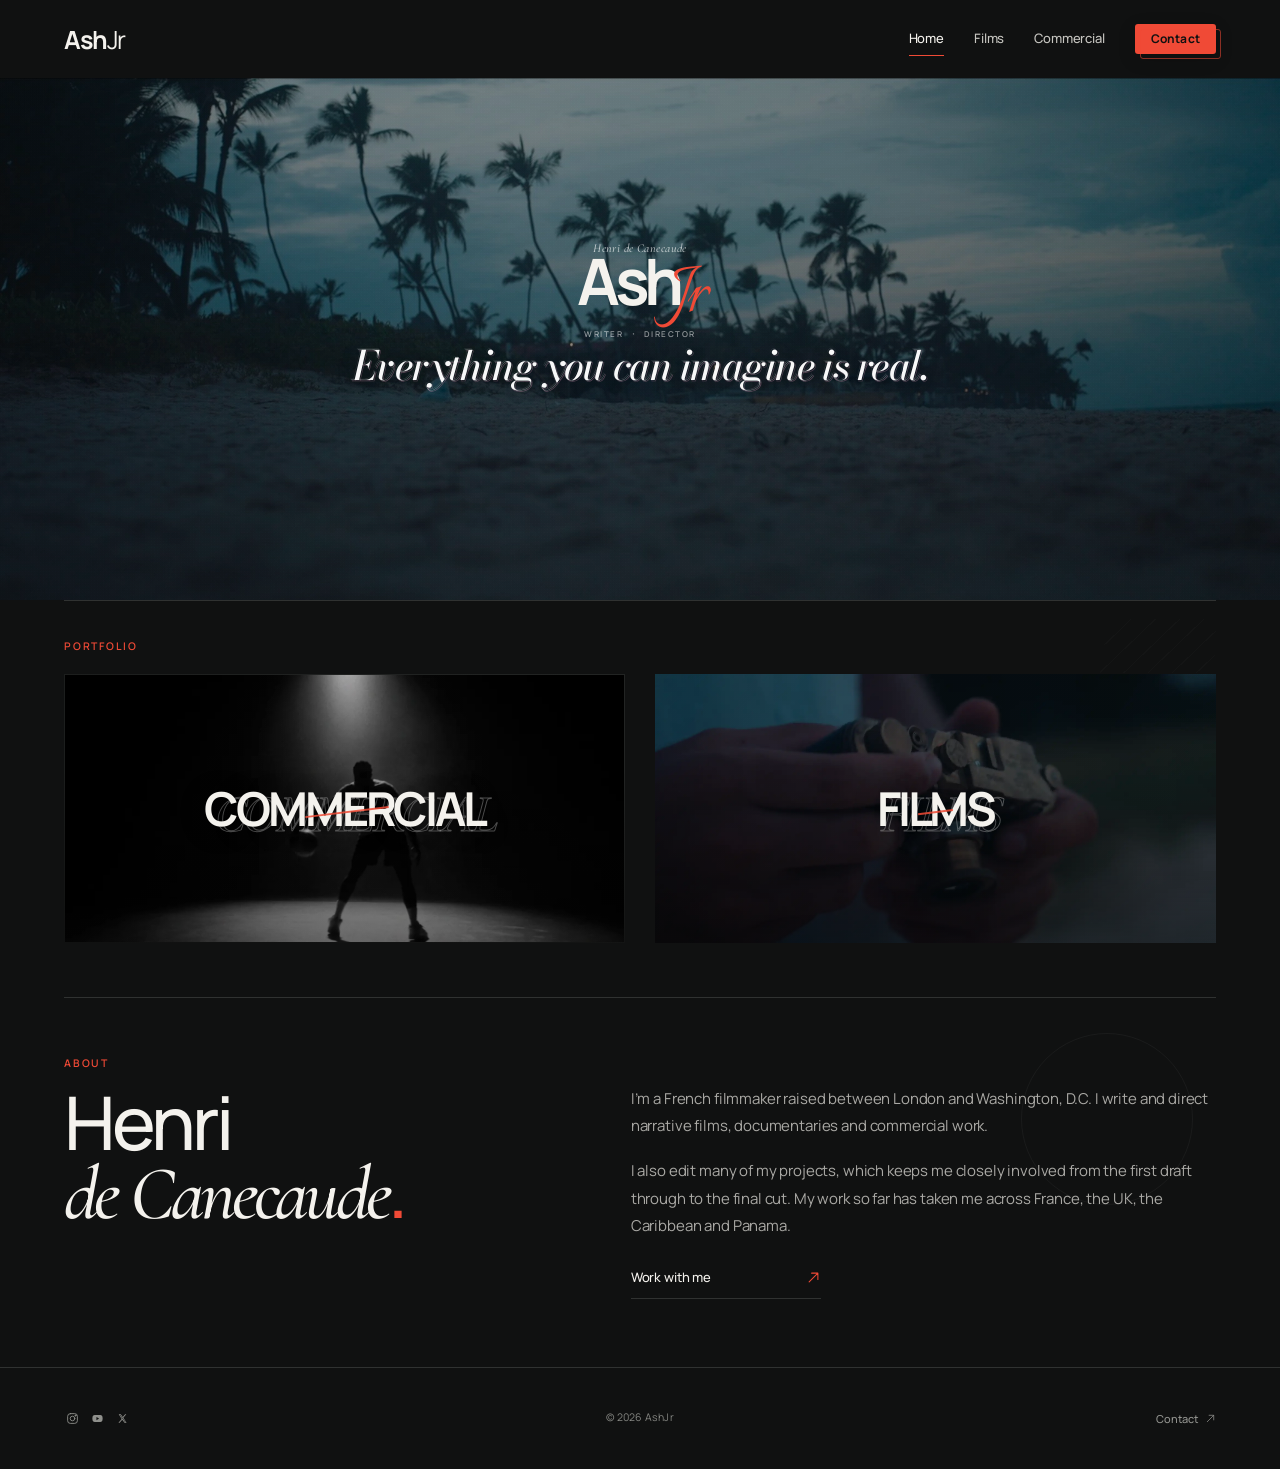
==== commit e35397b8: "Refresh homepage hero crop styles" ====
--- a/index.html
+++ b/index.html
@@ -1 +1 @@
-<!doctype html><html lang="en"><head><meta charset="utf-8"><meta name="viewport" content="width=device-width,initial-scale=1"><title>Director — AshJr</title><meta name="description" content="AshJr: director working across narrative film, documentary and commercial projects."><meta name="theme-color" content="#101111"><link rel="icon" href="ashjr-icon.ico?v=3" sizes="any"><link rel="icon" href="ashjr-icon.svg?v=3" type="image/svg+xml"><link rel="preconnect" href="https://fonts.googleapis.com"><link rel="preconnect" href="https://fonts.gstatic.com" crossorigin><link href="https://fonts.googleapis.com/css2?family=Bebas+Neue&family=Bodoni+Moda:ital,wght@0,500;1,500&family=Cormorant+Garamond:ital,wght@0,500;1,500&family=Italianno&family=Manrope:wght@400;500;600;700&display=swap" rel="stylesheet"><link rel="stylesheet" href="style.css?v=26"><script src="site.js?v=6" defer></script></head><body id="top" class="home-page"><a class="skip" href="#main">Skip to content</a><header><a class="brand" aria-label="AshJr home" href="index.html">Ash<span>Jr</span></a><nav aria-label="Main navigation"><a href="index.html" aria-current="page">Home</a><a href="films.html">Films</a><a href="commercial.html">Commercial</a><a class="nav-contact" href="contact.html">Contact</a></nav></header><main id="main"><section class="hero home-hero" aria-labelledby="hero-title"><img class="hero-image" src="assets/coast-wide.webp" alt="Palm trees along a beach at dusk" fetchpriority="high"><div class="hero-shade"></div><div class="hero-grain" aria-hidden="true"></div><div class="home-hero-copy"><div class="hero-identity"><p class="hero-name">Henri de Canecaude</p><h1 id="hero-title" class="home-mark"><span class="mark-ash">Ash</span><span class="mark-jr">Jr</span></h1><p class="hero-roles"><span>Writer</span><b aria-hidden="true">·</b><span>Director</span></p></div><p class="hero-quote" aria-label="Everything you can imagine is real."><span class="quote-base">Everything you can imagine is real.</span><span class="quote-layer quote-layer-one" aria-hidden="true">Everything you can imagine is real.</span><span class="quote-layer quote-layer-two" aria-hidden="true">Everything you can imagine is real.</span></p></div></section><section class="section projects" aria-labelledby="projects-title"><div class="projects-motif" aria-hidden="true"></div><div class="section-heading"><h2 class="section-title" id="projects-title">Portfolio</h2></div><div class="categories"><a class="category category-overlay commercial-card-home" href="commercial.html"><div class="category-image commercial-cover"><img src="assets/commercial-cover.webp?v=4" alt="" loading="lazy"></div><div class="category-wash"></div><div class="category-word category-word-commercial"><span>Commercial</span><svg class="icon-arrow" viewBox="0 0 24 24" aria-hidden="true"><path d="M5 19 19 5M9 5h10v10"/></svg></div></a><a class="category category-overlay films-card-home" href="films.html"><div class="category-image" data-category-image="films"></div><div class="category-wash"></div><div class="category-word category-word-films-single"><span>Films</span><svg class="icon-arrow" viewBox="0 0 24 24" aria-hidden="true"><path d="M5 19 19 5M9 5h10v10"/></svg></div></a></div></section><section class="section home-about" id="about" aria-labelledby="about-title"><div class="about-lead"><p class="eyebrow">ABOUT</p><h2 id="about-title">Henri<br><em>de Canecaude</em><span class="red">.</span></h2></div><div class="about-copy"><p>I’m a French filmmaker raised between London and Washington, D.C. I write and direct narrative films, documentaries and commercial work.</p><p>I also edit many of my projects, which keeps me closely involved from the first draft through to the final cut. My work so far has taken me across France, the UK, the Caribbean and Panama.</p><a class="text-link dark-link" href="contact.html">Work with me <svg class="icon-arrow" viewBox="0 0 24 24" aria-hidden="true"><path d="M5 19 19 5M9 5h10v10"/></svg></a></div></section></main><footer><div class="social-links" aria-label="Social media"><a href="https://www.instagram.com/ash7jr/" target="_blank" rel="noopener noreferrer" aria-label="Instagram"><svg viewBox="0 0 24 24" aria-hidden="true"><rect x="3" y="3" width="18" height="18" rx="5"></rect><circle cx="12" cy="12" r="4.25"></circle><circle cx="17.4" cy="6.7" r="1"></circle></svg></a><a href="https://www.youtube.com/@Ash7jr" target="_blank" rel="noopener noreferrer" aria-label="YouTube"><svg viewBox="0 0 24 24" aria-hidden="true"><path d="M21 8.2a3 3 0 0 0-2.1-2.1C17 5.6 12 5.6 12 5.6s-5 0-6.9.5A3 3 0 0 0 3 8.2 31 31 0 0 0 2.5 12 31 31 0 0 0 3 15.8a3 3 0 0 0 2.1 2.1c1.9.5 6.9.5 6.9.5s5 0 6.9-.5a3 3 0 0 0 2.1-2.1 31 31 0 0 0 .5-3.8 31 31 0 0 0-.5-3.8Z"></path><path class="social-play" d="m10 9 5 3-5 3Z"></path></svg></a><a href="https://x.com/Ash7Jr?s=20" target="_blank" rel="noopener noreferrer" aria-label="X"><svg viewBox="0 0 24 24" aria-hidden="true"><path d="M5 4h3.8l3.7 5.1L16.9 4H19l-5.5 6.6L19.5 20h-3.8l-4.2-5.8L6.7 20H4.5l6-7.3L5 4Zm3 1.7h-1.1l9.7 12.6h1.1L8 5.7Z"></path></svg></a></div><div class="footer-center"><p>© 2026 AshJr</p></div><a class="footer-contact" href="contact.html">Contact <svg class="icon-arrow" viewBox="0 0 24 24" aria-hidden="true"><path d="M5 19 19 5M9 5h10v10"/></svg></a></footer></body></html>+<!doctype html><html lang="en"><head><meta charset="utf-8"><meta name="viewport" content="width=device-width,initial-scale=1"><title>Director — AshJr</title><meta name="description" content="AshJr: director working across narrative film, documentary and commercial projects."><meta name="theme-color" content="#101111"><link rel="icon" href="ashjr-icon.ico?v=3" sizes="any"><link rel="icon" href="ashjr-icon.svg?v=3" type="image/svg+xml"><link rel="preconnect" href="https://fonts.googleapis.com"><link rel="preconnect" href="https://fonts.gstatic.com" crossorigin><link href="https://fonts.googleapis.com/css2?family=Bebas+Neue&family=Bodoni+Moda:ital,wght@0,500;1,500&family=Cormorant+Garamond:ital,wght@0,500;1,500&family=Italianno&family=Manrope:wght@400;500;600;700&display=swap" rel="stylesheet"><link rel="stylesheet" href="style.css?v=30"><script src="site.js?v=6" defer></script></head><body id="top" class="home-page"><a class="skip" href="#main">Skip to content</a><header><a class="brand" aria-label="AshJr home" href="index.html">Ash<span>Jr</span></a><nav aria-label="Main navigation"><a href="index.html" aria-current="page">Home</a><a href="films.html">Films</a><a href="commercial.html">Commercial</a><a class="nav-contact" href="contact.html">Contact</a></nav></header><main id="main"><section class="hero home-hero" aria-labelledby="hero-title"><img class="hero-image" src="assets/coast-wide.webp" alt="Palm trees along a beach at dusk" fetchpriority="high"><div class="hero-shade"></div><div class="hero-grain" aria-hidden="true"></div><div class="home-hero-copy"><div class="hero-identity"><p class="hero-name">Henri de Canecaude</p><h1 id="hero-title" class="home-mark"><span class="mark-ash">Ash</span><span class="mark-jr">Jr</span></h1><p class="hero-roles"><span>Writer</span><b aria-hidden="true">·</b><span>Director</span></p></div><p class="hero-quote" aria-label="Everything you can imagine is real."><span class="quote-base">Everything you can imagine is real.</span><span class="quote-layer quote-layer-one" aria-hidden="true">Everything you can imagine is real.</span><span class="quote-layer quote-layer-two" aria-hidden="true">Everything you can imagine is real.</span></p></div></section><section class="section projects" aria-labelledby="projects-title"><div class="projects-motif" aria-hidden="true"></div><div class="section-heading"><h2 class="section-title" id="projects-title">Portfolio</h2></div><div class="categories"><a class="category category-overlay commercial-card-home" href="commercial.html"><div class="category-image commercial-cover"><img src="assets/commercial-cover.webp?v=4" alt="" loading="lazy"></div><div class="category-wash"></div><div class="category-word category-word-commercial"><span>Commercial</span><svg class="icon-arrow" viewBox="0 0 24 24" aria-hidden="true"><path d="M5 19 19 5M9 5h10v10"/></svg></div></a><a class="category category-overlay films-card-home" href="films.html"><div class="category-image" data-category-image="films"></div><div class="category-wash"></div><div class="category-word category-word-films-single"><span>Films</span><svg class="icon-arrow" viewBox="0 0 24 24" aria-hidden="true"><path d="M5 19 19 5M9 5h10v10"/></svg></div></a></div></section><section class="section home-about" id="about" aria-labelledby="about-title"><div class="about-lead"><p class="eyebrow">ABOUT</p><h2 id="about-title">Henri<br><em>de Canecaude</em><span class="red">.</span></h2></div><div class="about-copy"><p>I’m a French filmmaker raised between London and Washington, D.C. I write and direct narrative films, documentaries and commercial work.</p><p>I also edit many of my projects, which keeps me closely involved from the first draft through to the final cut. My work so far has taken me across France, the UK, the Caribbean and Panama.</p><a class="text-link dark-link" href="contact.html">Work with me <svg class="icon-arrow" viewBox="0 0 24 24" aria-hidden="true"><path d="M5 19 19 5M9 5h10v10"/></svg></a></div></section></main><footer><div class="social-links" aria-label="Social media"><a href="https://www.instagram.com/ash7jr/" target="_blank" rel="noopener noreferrer" aria-label="Instagram"><svg viewBox="0 0 24 24" aria-hidden="true"><rect x="3" y="3" width="18" height="18" rx="5"></rect><circle cx="12" cy="12" r="4.25"></circle><circle cx="17.4" cy="6.7" r="1"></circle></svg></a><a href="https://www.youtube.com/@Ash7jr" target="_blank" rel="noopener noreferrer" aria-label="YouTube"><svg viewBox="0 0 24 24" aria-hidden="true"><path d="M21 8.2a3 3 0 0 0-2.1-2.1C17 5.6 12 5.6 12 5.6s-5 0-6.9.5A3 3 0 0 0 3 8.2 31 31 0 0 0 2.5 12 31 31 0 0 0 3 15.8a3 3 0 0 0 2.1 2.1c1.9.5 6.9.5 6.9.5s5 0 6.9-.5a3 3 0 0 0 2.1-2.1 31 31 0 0 0 .5-3.8 31 31 0 0 0-.5-3.8Z"></path><path class="social-play" d="m10 9 5 3-5 3Z"></path></svg></a><a href="https://x.com/Ash7Jr?s=20" target="_blank" rel="noopener noreferrer" aria-label="X"><svg viewBox="0 0 24 24" aria-hidden="true"><path d="M5 4h3.8l3.7 5.1L16.9 4H19l-5.5 6.6L19.5 20h-3.8l-4.2-5.8L6.7 20H4.5l6-7.3L5 4Zm3 1.7h-1.1l9.7 12.6h1.1L8 5.7Z"></path></svg></a></div><div class="footer-center"><p>© 2026 AshJr</p></div><a class="footer-contact" href="contact.html">Contact <svg class="icon-arrow" viewBox="0 0 24 24" aria-hidden="true"><path d="M5 19 19 5M9 5h10v10"/></svg></a></footer></body></html>
--- a/style.css
+++ b/style.css
@@ -1342,12 +1342,16 @@
 /* Homepage cover — canonical hero component */
 .home-hero{
   --hero-pink:#e6a4c4;
-  height:min(68vh,680px);
-  min-height:520px;
+  height:min(58vh,560px);
+  min-height:460px;
   display:flex;
   align-items:center;
   justify-content:center;
   text-align:center;
+}
+
+.home-hero .hero-image{
+  object-position:center top;
 }
 
 .home-hero .hero-shade{
@@ -1379,7 +1383,7 @@
 .home-hero .hero-identity{
   position:absolute;
   left:50%;
-  top:27%;
+  top:30%;
   transform:translateX(-50%);
   display:flex;
   flex-direction:column;
@@ -1463,7 +1467,7 @@
 .home-hero .hero-quote{
   position:absolute;
   left:50%;
-  top:54%;
+  top:57%;
   transform:translate(-50%,-50%);
   display:inline-block;
   width:max-content;
@@ -1525,13 +1529,13 @@
 
 @media(max-width:760px){
   .home-hero{
-    height:min(64svh,600px);
-    min-height:500px;
+    height:min(56svh,540px);
+    min-height:440px;
   }
 
   .home-hero .home-hero-copy{width:94%}
 
-  .home-hero .hero-identity{top:25%}
+  .home-hero .hero-identity{top:28%}
 
   .home-hero .hero-name{
     margin-bottom:3px;
@@ -1562,7 +1566,7 @@
   }
 
   .home-hero .hero-quote{
-    top:53%;
+    top:55%;
     max-width:calc(100vw - 42px);
     font-size:clamp(24px,5.25vw,30px);
     letter-spacing:-.034em;
@@ -1570,10 +1574,10 @@
 }
 
 @media(max-width:520px){
-  .home-hero .hero-identity{top:24%}
+  .home-hero .hero-identity{top:27%}
 
   .home-hero .hero-quote{
-    top:52%;
+    top:54%;
     width:min(91vw,430px);
     max-width:none;
     font-size:clamp(23px,6.2vw,27px);
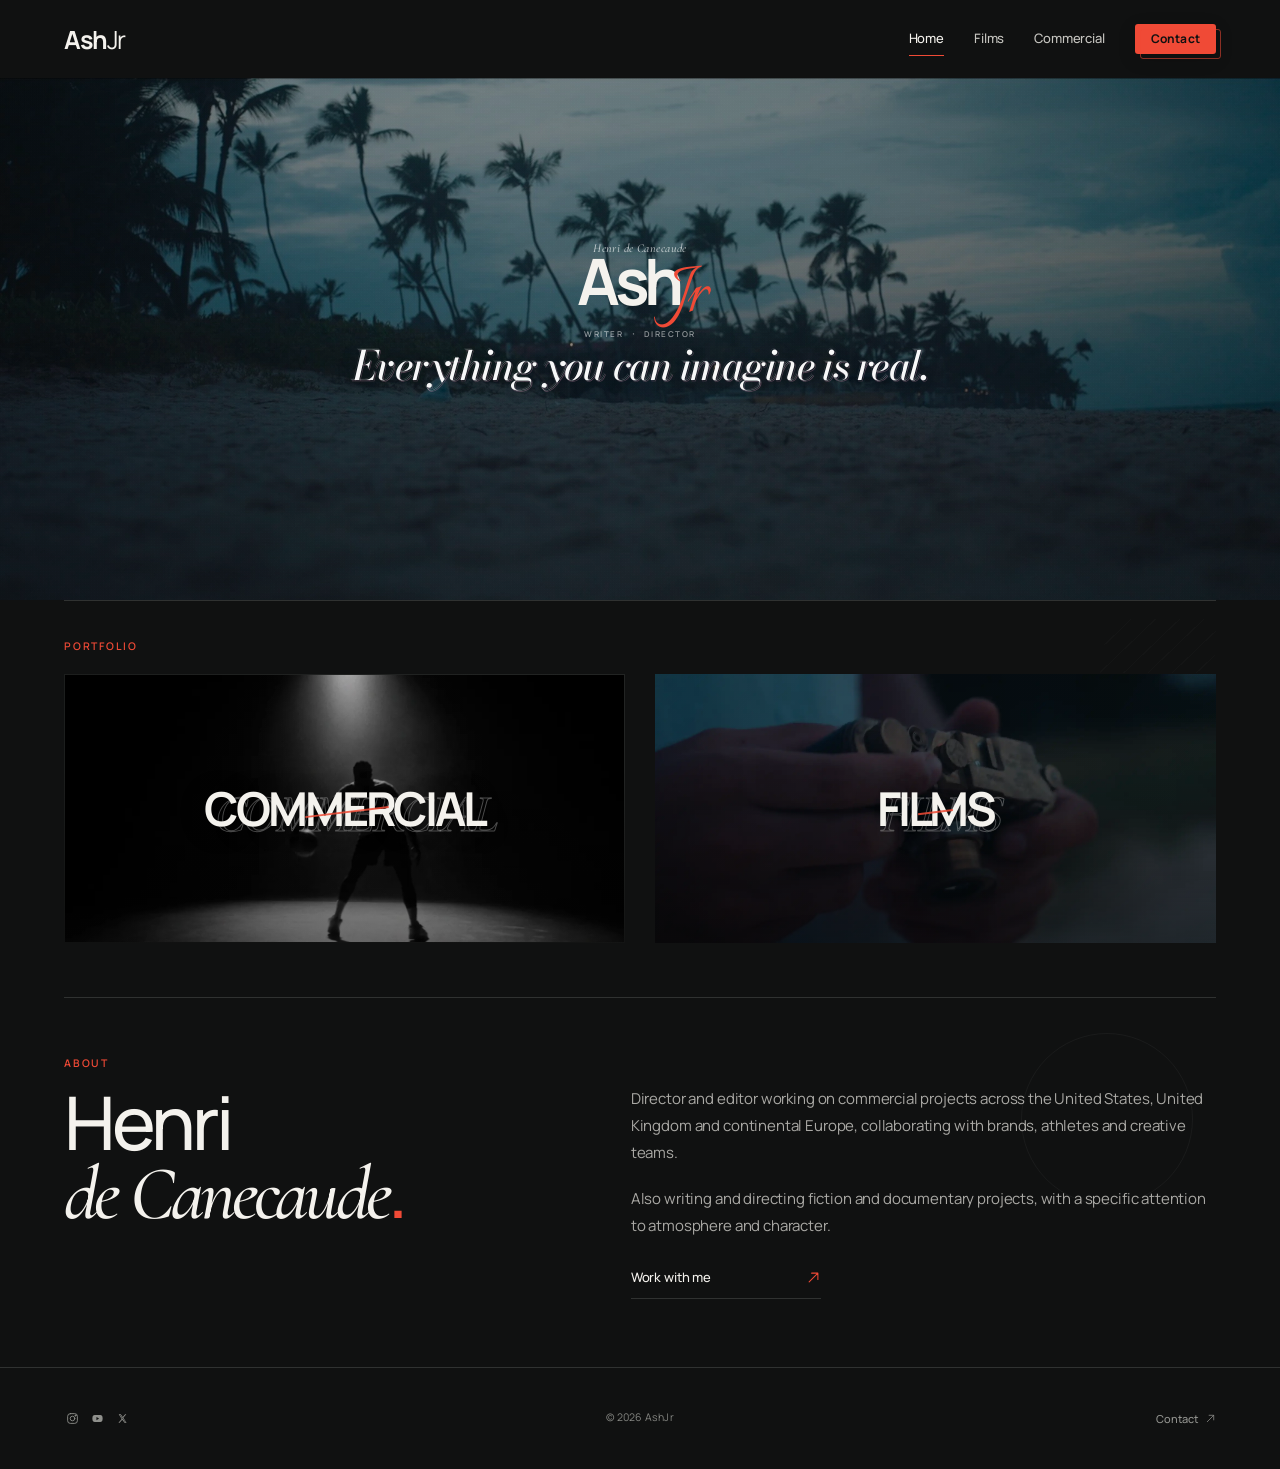
==== commit bfa87ab8: "Update homepage filmmaker bio" ====
--- a/index.html
+++ b/index.html
@@ -1 +1 @@
-<!doctype html><html lang="en"><head><meta charset="utf-8"><meta name="viewport" content="width=device-width,initial-scale=1"><title>Director — AshJr</title><meta name="description" content="AshJr: director working across narrative film, documentary and commercial projects."><meta name="theme-color" content="#101111"><link rel="icon" href="ashjr-icon.ico?v=3" sizes="any"><link rel="icon" href="ashjr-icon.svg?v=3" type="image/svg+xml"><link rel="preconnect" href="https://fonts.googleapis.com"><link rel="preconnect" href="https://fonts.gstatic.com" crossorigin><link href="https://fonts.googleapis.com/css2?family=Bebas+Neue&family=Bodoni+Moda:ital,wght@0,500;1,500&family=Cormorant+Garamond:ital,wght@0,500;1,500&family=Italianno&family=Manrope:wght@400;500;600;700&display=swap" rel="stylesheet"><link rel="stylesheet" href="style.css?v=30"><script src="site.js?v=6" defer></script></head><body id="top" class="home-page"><a class="skip" href="#main">Skip to content</a><header><a class="brand" aria-label="AshJr home" href="index.html">Ash<span>Jr</span></a><nav aria-label="Main navigation"><a href="index.html" aria-current="page">Home</a><a href="films.html">Films</a><a href="commercial.html">Commercial</a><a class="nav-contact" href="contact.html">Contact</a></nav></header><main id="main"><section class="hero home-hero" aria-labelledby="hero-title"><img class="hero-image" src="assets/coast-wide.webp" alt="Palm trees along a beach at dusk" fetchpriority="high"><div class="hero-shade"></div><div class="hero-grain" aria-hidden="true"></div><div class="home-hero-copy"><div class="hero-identity"><p class="hero-name">Henri de Canecaude</p><h1 id="hero-title" class="home-mark"><span class="mark-ash">Ash</span><span class="mark-jr">Jr</span></h1><p class="hero-roles"><span>Writer</span><b aria-hidden="true">·</b><span>Director</span></p></div><p class="hero-quote" aria-label="Everything you can imagine is real."><span class="quote-base">Everything you can imagine is real.</span><span class="quote-layer quote-layer-one" aria-hidden="true">Everything you can imagine is real.</span><span class="quote-layer quote-layer-two" aria-hidden="true">Everything you can imagine is real.</span></p></div></section><section class="section projects" aria-labelledby="projects-title"><div class="projects-motif" aria-hidden="true"></div><div class="section-heading"><h2 class="section-title" id="projects-title">Portfolio</h2></div><div class="categories"><a class="category category-overlay commercial-card-home" href="commercial.html"><div class="category-image commercial-cover"><img src="assets/commercial-cover.webp?v=4" alt="" loading="lazy"></div><div class="category-wash"></div><div class="category-word category-word-commercial"><span>Commercial</span><svg class="icon-arrow" viewBox="0 0 24 24" aria-hidden="true"><path d="M5 19 19 5M9 5h10v10"/></svg></div></a><a class="category category-overlay films-card-home" href="films.html"><div class="category-image" data-category-image="films"></div><div class="category-wash"></div><div class="category-word category-word-films-single"><span>Films</span><svg class="icon-arrow" viewBox="0 0 24 24" aria-hidden="true"><path d="M5 19 19 5M9 5h10v10"/></svg></div></a></div></section><section class="section home-about" id="about" aria-labelledby="about-title"><div class="about-lead"><p class="eyebrow">ABOUT</p><h2 id="about-title">Henri<br><em>de Canecaude</em><span class="red">.</span></h2></div><div class="about-copy"><p>I’m a French filmmaker raised between London and Washington, D.C. I write and direct narrative films, documentaries and commercial work.</p><p>I also edit many of my projects, which keeps me closely involved from the first draft through to the final cut. My work so far has taken me across France, the UK, the Caribbean and Panama.</p><a class="text-link dark-link" href="contact.html">Work with me <svg class="icon-arrow" viewBox="0 0 24 24" aria-hidden="true"><path d="M5 19 19 5M9 5h10v10"/></svg></a></div></section></main><footer><div class="social-links" aria-label="Social media"><a href="https://www.instagram.com/ash7jr/" target="_blank" rel="noopener noreferrer" aria-label="Instagram"><svg viewBox="0 0 24 24" aria-hidden="true"><rect x="3" y="3" width="18" height="18" rx="5"></rect><circle cx="12" cy="12" r="4.25"></circle><circle cx="17.4" cy="6.7" r="1"></circle></svg></a><a href="https://www.youtube.com/@Ash7jr" target="_blank" rel="noopener noreferrer" aria-label="YouTube"><svg viewBox="0 0 24 24" aria-hidden="true"><path d="M21 8.2a3 3 0 0 0-2.1-2.1C17 5.6 12 5.6 12 5.6s-5 0-6.9.5A3 3 0 0 0 3 8.2 31 31 0 0 0 2.5 12 31 31 0 0 0 3 15.8a3 3 0 0 0 2.1 2.1c1.9.5 6.9.5 6.9.5s5 0 6.9-.5a3 3 0 0 0 2.1-2.1 31 31 0 0 0 .5-3.8 31 31 0 0 0-.5-3.8Z"></path><path class="social-play" d="m10 9 5 3-5 3Z"></path></svg></a><a href="https://x.com/Ash7Jr?s=20" target="_blank" rel="noopener noreferrer" aria-label="X"><svg viewBox="0 0 24 24" aria-hidden="true"><path d="M5 4h3.8l3.7 5.1L16.9 4H19l-5.5 6.6L19.5 20h-3.8l-4.2-5.8L6.7 20H4.5l6-7.3L5 4Zm3 1.7h-1.1l9.7 12.6h1.1L8 5.7Z"></path></svg></a></div><div class="footer-center"><p>© 2026 AshJr</p></div><a class="footer-contact" href="contact.html">Contact <svg class="icon-arrow" viewBox="0 0 24 24" aria-hidden="true"><path d="M5 19 19 5M9 5h10v10"/></svg></a></footer></body></html>+<!doctype html><html lang="en"><head><meta charset="utf-8"><meta name="viewport" content="width=device-width,initial-scale=1"><title>Director — AshJr</title><meta name="description" content="AshJr: director working across narrative film, documentary and commercial projects."><meta name="theme-color" content="#101111"><link rel="icon" href="ashjr-icon.ico?v=3" sizes="any"><link rel="icon" href="ashjr-icon.svg?v=3" type="image/svg+xml"><link rel="preconnect" href="https://fonts.googleapis.com"><link rel="preconnect" href="https://fonts.gstatic.com" crossorigin><link href="https://fonts.googleapis.com/css2?family=Bebas+Neue&family=Bodoni+Moda:ital,wght@0,500;1,500&family=Cormorant+Garamond:ital,wght@0,500;1,500&family=Italianno&family=Manrope:wght@400;500;600;700&display=swap" rel="stylesheet"><link rel="stylesheet" href="style.css?v=30"><script src="site.js?v=6" defer></script></head><body id="top" class="home-page"><a class="skip" href="#main">Skip to content</a><header><a class="brand" aria-label="AshJr home" href="index.html">Ash<span>Jr</span></a><nav aria-label="Main navigation"><a href="index.html" aria-current="page">Home</a><a href="films.html">Films</a><a href="commercial.html">Commercial</a><a class="nav-contact" href="contact.html">Contact</a></nav></header><main id="main"><section class="hero home-hero" aria-labelledby="hero-title"><img class="hero-image" src="assets/coast-wide.webp" alt="Palm trees along a beach at dusk" fetchpriority="high"><div class="hero-shade"></div><div class="hero-grain" aria-hidden="true"></div><div class="home-hero-copy"><div class="hero-identity"><p class="hero-name">Henri de Canecaude</p><h1 id="hero-title" class="home-mark"><span class="mark-ash">Ash</span><span class="mark-jr">Jr</span></h1><p class="hero-roles"><span>Writer</span><b aria-hidden="true">·</b><span>Director</span></p></div><p class="hero-quote" aria-label="Everything you can imagine is real."><span class="quote-base">Everything you can imagine is real.</span><span class="quote-layer quote-layer-one" aria-hidden="true">Everything you can imagine is real.</span><span class="quote-layer quote-layer-two" aria-hidden="true">Everything you can imagine is real.</span></p></div></section><section class="section projects" aria-labelledby="projects-title"><div class="projects-motif" aria-hidden="true"></div><div class="section-heading"><h2 class="section-title" id="projects-title">Portfolio</h2></div><div class="categories"><a class="category category-overlay commercial-card-home" href="commercial.html"><div class="category-image commercial-cover"><img src="assets/commercial-cover.webp?v=4" alt="" loading="lazy"></div><div class="category-wash"></div><div class="category-word category-word-commercial"><span>Commercial</span><svg class="icon-arrow" viewBox="0 0 24 24" aria-hidden="true"><path d="M5 19 19 5M9 5h10v10"/></svg></div></a><a class="category category-overlay films-card-home" href="films.html"><div class="category-image" data-category-image="films"></div><div class="category-wash"></div><div class="category-word category-word-films-single"><span>Films</span><svg class="icon-arrow" viewBox="0 0 24 24" aria-hidden="true"><path d="M5 19 19 5M9 5h10v10"/></svg></div></a></div></section><section class="section home-about" id="about" aria-labelledby="about-title"><div class="about-lead"><p class="eyebrow">ABOUT</p><h2 id="about-title">Henri<br><em>de Canecaude</em><span class="red">.</span></h2></div><div class="about-copy"><p>Director and editor working on commercial projects across the United States, United Kingdom and continental Europe, collaborating with brands, athletes and creative teams.</p><p>Also writing and directing fiction and documentary projects, with a specific attention to atmosphere and character.</p><a class="text-link dark-link" href="contact.html">Work with me <svg class="icon-arrow" viewBox="0 0 24 24" aria-hidden="true"><path d="M5 19 19 5M9 5h10v10"/></svg></a></div></section></main><footer><div class="social-links" aria-label="Social media"><a href="https://www.instagram.com/ash7jr/" target="_blank" rel="noopener noreferrer" aria-label="Instagram"><svg viewBox="0 0 24 24" aria-hidden="true"><rect x="3" y="3" width="18" height="18" rx="5"></rect><circle cx="12" cy="12" r="4.25"></circle><circle cx="17.4" cy="6.7" r="1"></circle></svg></a><a href="https://www.youtube.com/@Ash7jr" target="_blank" rel="noopener noreferrer" aria-label="YouTube"><svg viewBox="0 0 24 24" aria-hidden="true"><path d="M21 8.2a3 3 0 0 0-2.1-2.1C17 5.6 12 5.6 12 5.6s-5 0-6.9.5A3 3 0 0 0 3 8.2 31 31 0 0 0 2.5 12 31 31 0 0 0 3 15.8a3 3 0 0 0 2.1 2.1c1.9.5 6.9.5 6.9.5s5 0 6.9-.5a3 3 0 0 0 2.1-2.1 31 31 0 0 0 .5-3.8 31 31 0 0 0-.5-3.8Z"></path><path class="social-play" d="m10 9 5 3-5 3Z"></path></svg></a><a href="https://x.com/Ash7Jr?s=20" target="_blank" rel="noopener noreferrer" aria-label="X"><svg viewBox="0 0 24 24" aria-hidden="true"><path d="M5 4h3.8l3.7 5.1L16.9 4H19l-5.5 6.6L19.5 20h-3.8l-4.2-5.8L6.7 20H4.5l6-7.3L5 4Zm3 1.7h-1.1l9.7 12.6h1.1L8 5.7Z"></path></svg></a></div><div class="footer-center"><p>© 2026 AshJr</p></div><a class="footer-contact" href="contact.html">Contact <svg class="icon-arrow" viewBox="0 0 24 24" aria-hidden="true"><path d="M5 19 19 5M9 5h10v10"/></svg></a></footer></body></html>
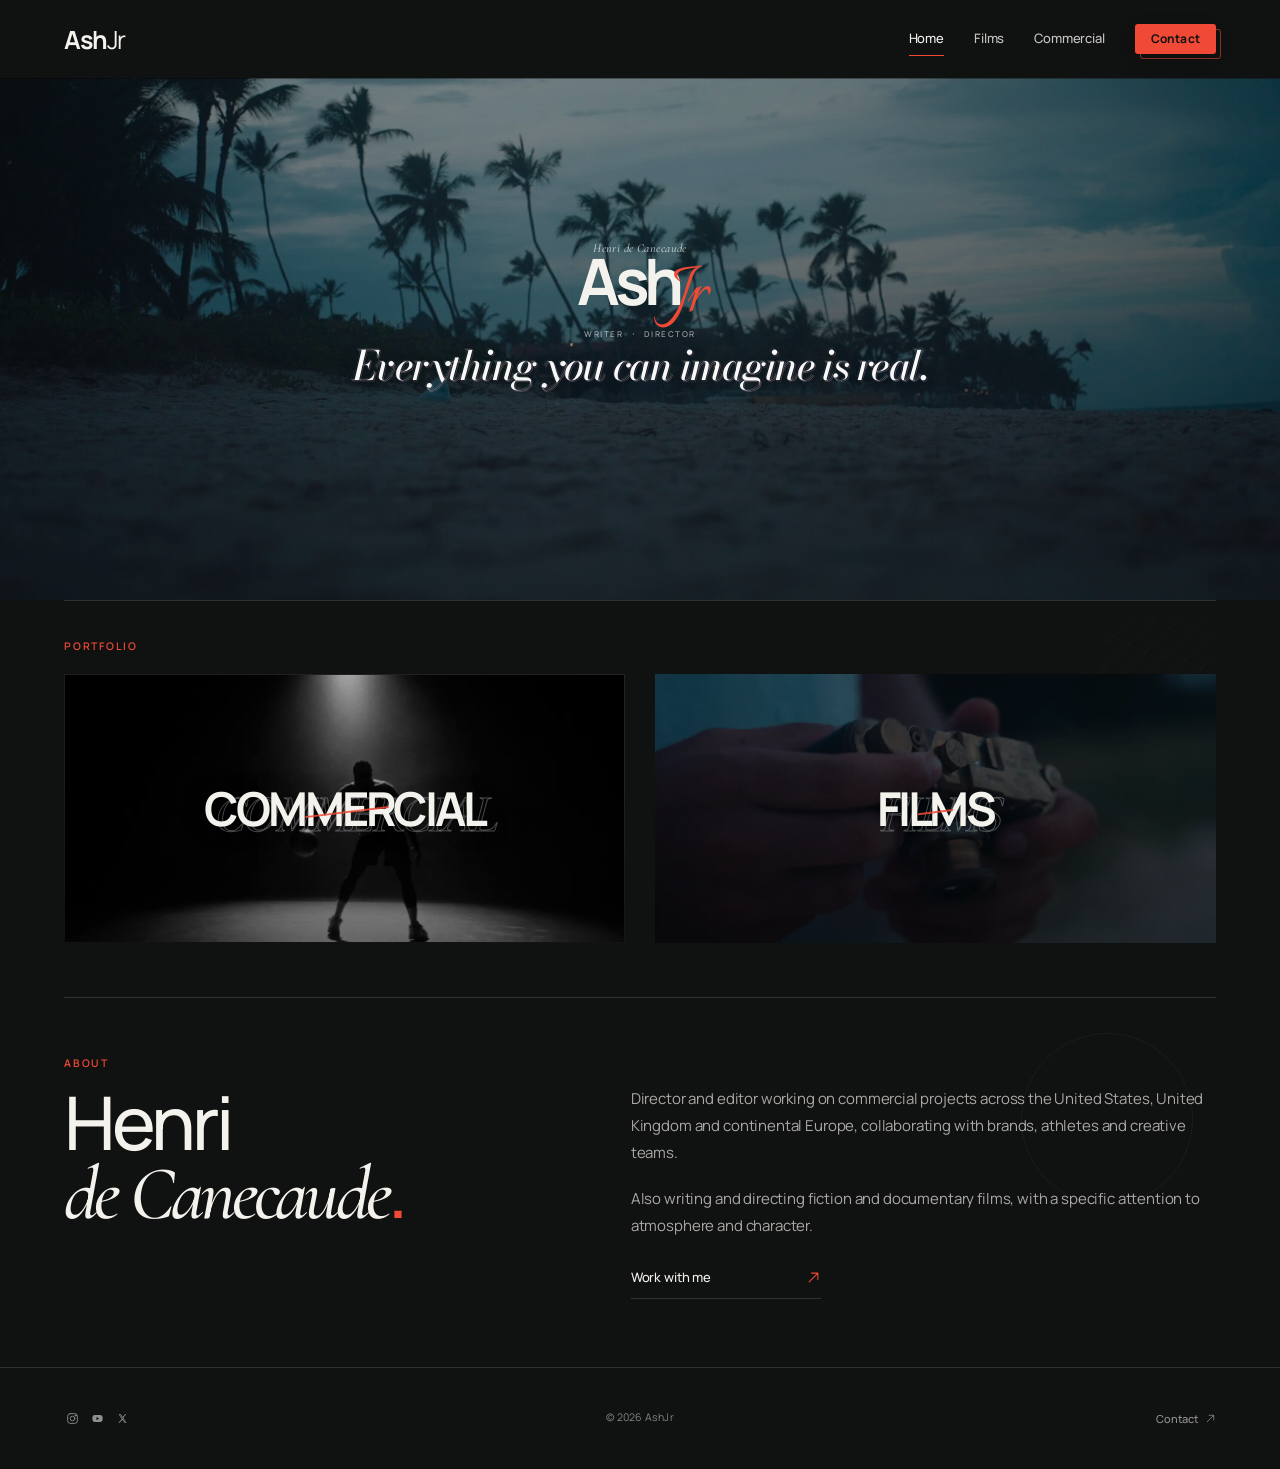
==== commit 387f7df8: "Refine homepage bio wording" ====
--- a/index.html
+++ b/index.html
@@ -1 +1 @@
-<!doctype html><html lang="en"><head><meta charset="utf-8"><meta name="viewport" content="width=device-width,initial-scale=1"><title>Director — AshJr</title><meta name="description" content="AshJr: director working across narrative film, documentary and commercial projects."><meta name="theme-color" content="#101111"><link rel="icon" href="ashjr-icon.ico?v=3" sizes="any"><link rel="icon" href="ashjr-icon.svg?v=3" type="image/svg+xml"><link rel="preconnect" href="https://fonts.googleapis.com"><link rel="preconnect" href="https://fonts.gstatic.com" crossorigin><link href="https://fonts.googleapis.com/css2?family=Bebas+Neue&family=Bodoni+Moda:ital,wght@0,500;1,500&family=Cormorant+Garamond:ital,wght@0,500;1,500&family=Italianno&family=Manrope:wght@400;500;600;700&display=swap" rel="stylesheet"><link rel="stylesheet" href="style.css?v=30"><script src="site.js?v=6" defer></script></head><body id="top" class="home-page"><a class="skip" href="#main">Skip to content</a><header><a class="brand" aria-label="AshJr home" href="index.html">Ash<span>Jr</span></a><nav aria-label="Main navigation"><a href="index.html" aria-current="page">Home</a><a href="films.html">Films</a><a href="commercial.html">Commercial</a><a class="nav-contact" href="contact.html">Contact</a></nav></header><main id="main"><section class="hero home-hero" aria-labelledby="hero-title"><img class="hero-image" src="assets/coast-wide.webp" alt="Palm trees along a beach at dusk" fetchpriority="high"><div class="hero-shade"></div><div class="hero-grain" aria-hidden="true"></div><div class="home-hero-copy"><div class="hero-identity"><p class="hero-name">Henri de Canecaude</p><h1 id="hero-title" class="home-mark"><span class="mark-ash">Ash</span><span class="mark-jr">Jr</span></h1><p class="hero-roles"><span>Writer</span><b aria-hidden="true">·</b><span>Director</span></p></div><p class="hero-quote" aria-label="Everything you can imagine is real."><span class="quote-base">Everything you can imagine is real.</span><span class="quote-layer quote-layer-one" aria-hidden="true">Everything you can imagine is real.</span><span class="quote-layer quote-layer-two" aria-hidden="true">Everything you can imagine is real.</span></p></div></section><section class="section projects" aria-labelledby="projects-title"><div class="projects-motif" aria-hidden="true"></div><div class="section-heading"><h2 class="section-title" id="projects-title">Portfolio</h2></div><div class="categories"><a class="category category-overlay commercial-card-home" href="commercial.html"><div class="category-image commercial-cover"><img src="assets/commercial-cover.webp?v=4" alt="" loading="lazy"></div><div class="category-wash"></div><div class="category-word category-word-commercial"><span>Commercial</span><svg class="icon-arrow" viewBox="0 0 24 24" aria-hidden="true"><path d="M5 19 19 5M9 5h10v10"/></svg></div></a><a class="category category-overlay films-card-home" href="films.html"><div class="category-image" data-category-image="films"></div><div class="category-wash"></div><div class="category-word category-word-films-single"><span>Films</span><svg class="icon-arrow" viewBox="0 0 24 24" aria-hidden="true"><path d="M5 19 19 5M9 5h10v10"/></svg></div></a></div></section><section class="section home-about" id="about" aria-labelledby="about-title"><div class="about-lead"><p class="eyebrow">ABOUT</p><h2 id="about-title">Henri<br><em>de Canecaude</em><span class="red">.</span></h2></div><div class="about-copy"><p>Director and editor working on commercial projects across the United States, United Kingdom and continental Europe, collaborating with brands, athletes and creative teams.</p><p>Also writing and directing fiction and documentary projects, with a specific attention to atmosphere and character.</p><a class="text-link dark-link" href="contact.html">Work with me <svg class="icon-arrow" viewBox="0 0 24 24" aria-hidden="true"><path d="M5 19 19 5M9 5h10v10"/></svg></a></div></section></main><footer><div class="social-links" aria-label="Social media"><a href="https://www.instagram.com/ash7jr/" target="_blank" rel="noopener noreferrer" aria-label="Instagram"><svg viewBox="0 0 24 24" aria-hidden="true"><rect x="3" y="3" width="18" height="18" rx="5"></rect><circle cx="12" cy="12" r="4.25"></circle><circle cx="17.4" cy="6.7" r="1"></circle></svg></a><a href="https://www.youtube.com/@Ash7jr" target="_blank" rel="noopener noreferrer" aria-label="YouTube"><svg viewBox="0 0 24 24" aria-hidden="true"><path d="M21 8.2a3 3 0 0 0-2.1-2.1C17 5.6 12 5.6 12 5.6s-5 0-6.9.5A3 3 0 0 0 3 8.2 31 31 0 0 0 2.5 12 31 31 0 0 0 3 15.8a3 3 0 0 0 2.1 2.1c1.9.5 6.9.5 6.9.5s5 0 6.9-.5a3 3 0 0 0 2.1-2.1 31 31 0 0 0 .5-3.8 31 31 0 0 0-.5-3.8Z"></path><path class="social-play" d="m10 9 5 3-5 3Z"></path></svg></a><a href="https://x.com/Ash7Jr?s=20" target="_blank" rel="noopener noreferrer" aria-label="X"><svg viewBox="0 0 24 24" aria-hidden="true"><path d="M5 4h3.8l3.7 5.1L16.9 4H19l-5.5 6.6L19.5 20h-3.8l-4.2-5.8L6.7 20H4.5l6-7.3L5 4Zm3 1.7h-1.1l9.7 12.6h1.1L8 5.7Z"></path></svg></a></div><div class="footer-center"><p>© 2026 AshJr</p></div><a class="footer-contact" href="contact.html">Contact <svg class="icon-arrow" viewBox="0 0 24 24" aria-hidden="true"><path d="M5 19 19 5M9 5h10v10"/></svg></a></footer></body></html>+<!doctype html><html lang="en"><head><meta charset="utf-8"><meta name="viewport" content="width=device-width,initial-scale=1"><title>Director — AshJr</title><meta name="description" content="AshJr: director working across narrative film, documentary and commercial projects."><meta name="theme-color" content="#101111"><link rel="icon" href="ashjr-icon.ico?v=3" sizes="any"><link rel="icon" href="ashjr-icon.svg?v=3" type="image/svg+xml"><link rel="preconnect" href="https://fonts.googleapis.com"><link rel="preconnect" href="https://fonts.gstatic.com" crossorigin><link href="https://fonts.googleapis.com/css2?family=Bebas+Neue&family=Bodoni+Moda:ital,wght@0,500;1,500&family=Cormorant+Garamond:ital,wght@0,500;1,500&family=Italianno&family=Manrope:wght@400;500;600;700&display=swap" rel="stylesheet"><link rel="stylesheet" href="style.css?v=30"><script src="site.js?v=6" defer></script></head><body id="top" class="home-page"><a class="skip" href="#main">Skip to content</a><header><a class="brand" aria-label="AshJr home" href="index.html">Ash<span>Jr</span></a><nav aria-label="Main navigation"><a href="index.html" aria-current="page">Home</a><a href="films.html">Films</a><a href="commercial.html">Commercial</a><a class="nav-contact" href="contact.html">Contact</a></nav></header><main id="main"><section class="hero home-hero" aria-labelledby="hero-title"><img class="hero-image" src="assets/coast-wide.webp" alt="Palm trees along a beach at dusk" fetchpriority="high"><div class="hero-shade"></div><div class="hero-grain" aria-hidden="true"></div><div class="home-hero-copy"><div class="hero-identity"><p class="hero-name">Henri de Canecaude</p><h1 id="hero-title" class="home-mark"><span class="mark-ash">Ash</span><span class="mark-jr">Jr</span></h1><p class="hero-roles"><span>Writer</span><b aria-hidden="true">·</b><span>Director</span></p></div><p class="hero-quote" aria-label="Everything you can imagine is real."><span class="quote-base">Everything you can imagine is real.</span><span class="quote-layer quote-layer-one" aria-hidden="true">Everything you can imagine is real.</span><span class="quote-layer quote-layer-two" aria-hidden="true">Everything you can imagine is real.</span></p></div></section><section class="section projects" aria-labelledby="projects-title"><div class="projects-motif" aria-hidden="true"></div><div class="section-heading"><h2 class="section-title" id="projects-title">Portfolio</h2></div><div class="categories"><a class="category category-overlay commercial-card-home" href="commercial.html"><div class="category-image commercial-cover"><img src="assets/commercial-cover.webp?v=4" alt="" loading="lazy"></div><div class="category-wash"></div><div class="category-word category-word-commercial"><span>Commercial</span><svg class="icon-arrow" viewBox="0 0 24 24" aria-hidden="true"><path d="M5 19 19 5M9 5h10v10"/></svg></div></a><a class="category category-overlay films-card-home" href="films.html"><div class="category-image" data-category-image="films"></div><div class="category-wash"></div><div class="category-word category-word-films-single"><span>Films</span><svg class="icon-arrow" viewBox="0 0 24 24" aria-hidden="true"><path d="M5 19 19 5M9 5h10v10"/></svg></div></a></div></section><section class="section home-about" id="about" aria-labelledby="about-title"><div class="about-lead"><p class="eyebrow">ABOUT</p><h2 id="about-title">Henri<br><em>de Canecaude</em><span class="red">.</span></h2></div><div class="about-copy"><p>Director and editor working on commercial projects across the United States, United Kingdom and continental Europe, collaborating with brands, athletes and creative teams.</p><p>Also writing and directing fiction and documentary films, with a specific attention to atmosphere and character.</p><a class="text-link dark-link" href="contact.html">Work with me <svg class="icon-arrow" viewBox="0 0 24 24" aria-hidden="true"><path d="M5 19 19 5M9 5h10v10"/></svg></a></div></section></main><footer><div class="social-links" aria-label="Social media"><a href="https://www.instagram.com/ash7jr/" target="_blank" rel="noopener noreferrer" aria-label="Instagram"><svg viewBox="0 0 24 24" aria-hidden="true"><rect x="3" y="3" width="18" height="18" rx="5"></rect><circle cx="12" cy="12" r="4.25"></circle><circle cx="17.4" cy="6.7" r="1"></circle></svg></a><a href="https://www.youtube.com/@Ash7jr" target="_blank" rel="noopener noreferrer" aria-label="YouTube"><svg viewBox="0 0 24 24" aria-hidden="true"><path d="M21 8.2a3 3 0 0 0-2.1-2.1C17 5.6 12 5.6 12 5.6s-5 0-6.9.5A3 3 0 0 0 3 8.2 31 31 0 0 0 2.5 12 31 31 0 0 0 3 15.8a3 3 0 0 0 2.1 2.1c1.9.5 6.9.5 6.9.5s5 0 6.9-.5a3 3 0 0 0 2.1-2.1 31 31 0 0 0 .5-3.8 31 31 0 0 0-.5-3.8Z"></path><path class="social-play" d="m10 9 5 3-5 3Z"></path></svg></a><a href="https://x.com/Ash7Jr?s=20" target="_blank" rel="noopener noreferrer" aria-label="X"><svg viewBox="0 0 24 24" aria-hidden="true"><path d="M5 4h3.8l3.7 5.1L16.9 4H19l-5.5 6.6L19.5 20h-3.8l-4.2-5.8L6.7 20H4.5l6-7.3L5 4Zm3 1.7h-1.1l9.7 12.6h1.1L8 5.7Z"></path></svg></a></div><div class="footer-center"><p>© 2026 AshJr</p></div><a class="footer-contact" href="contact.html">Contact <svg class="icon-arrow" viewBox="0 0 24 24" aria-hidden="true"><path d="M5 19 19 5M9 5h10v10"/></svg></a></footer></body></html>
